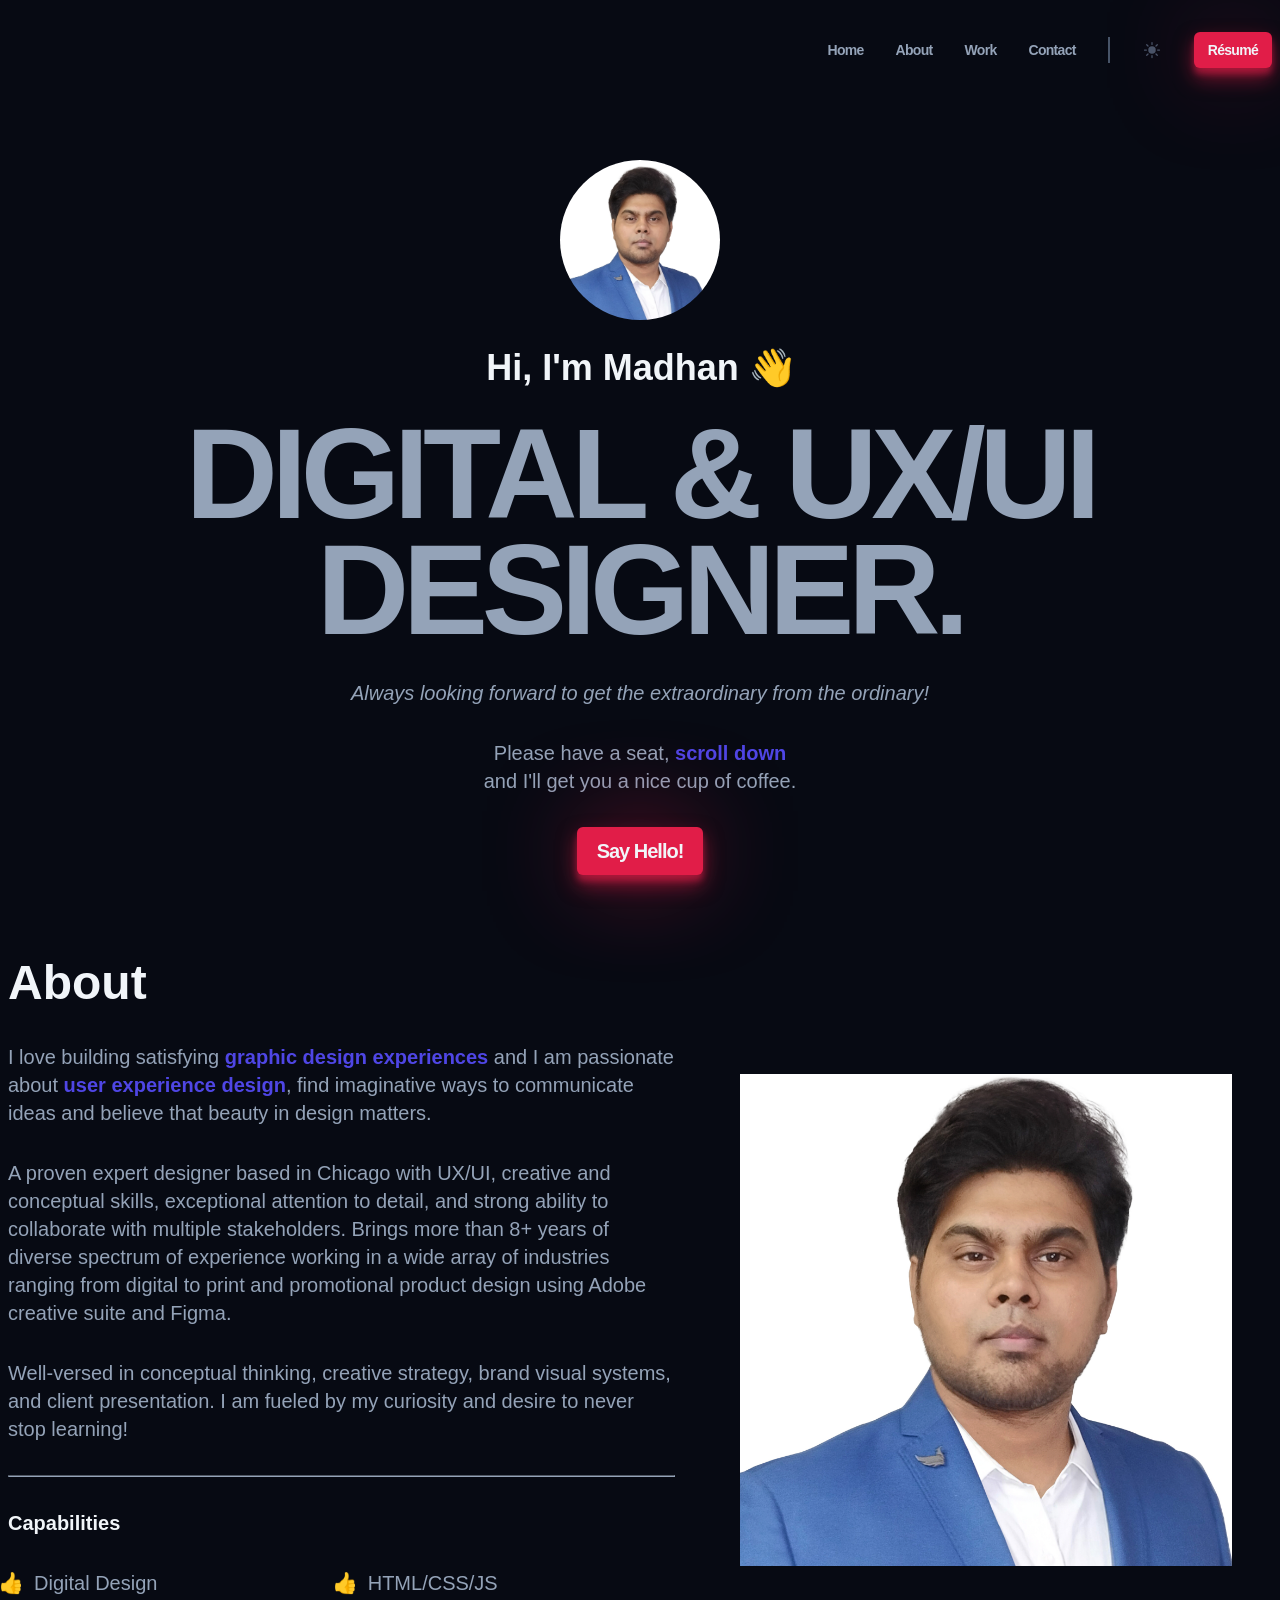
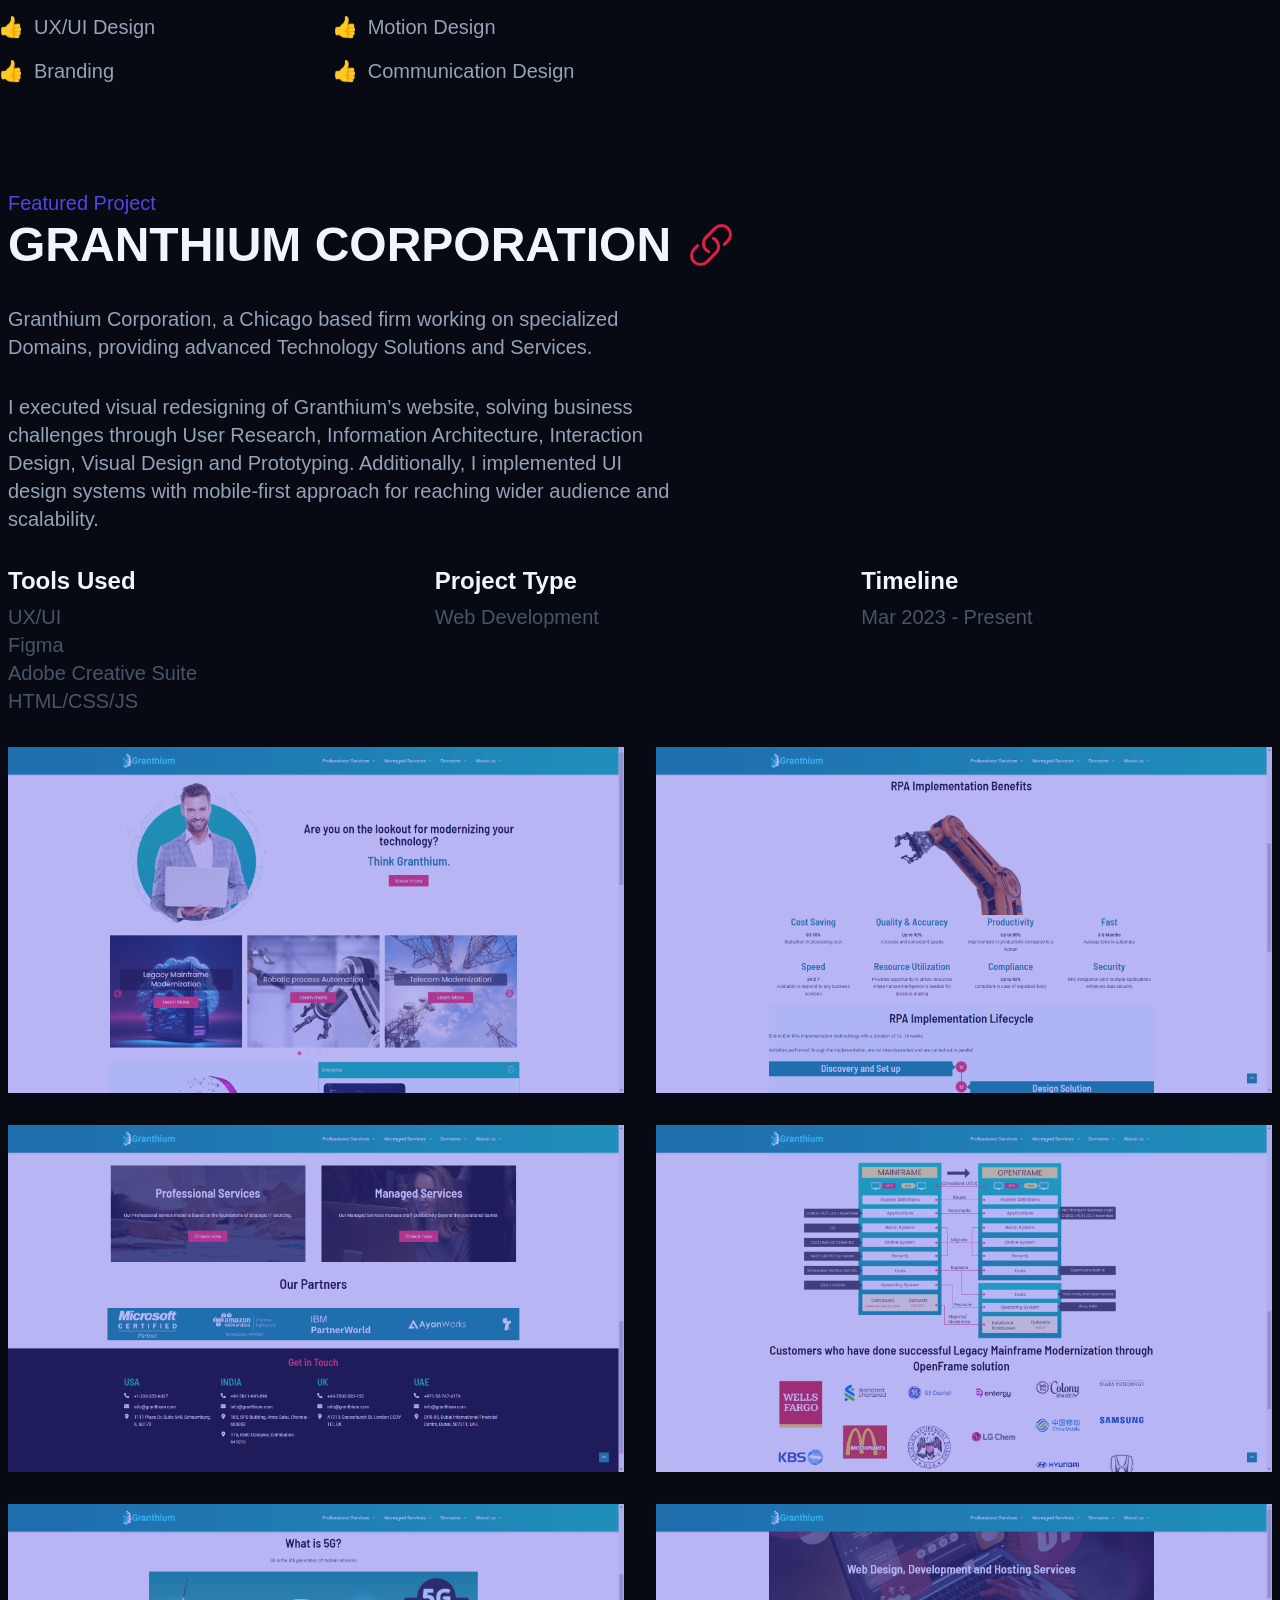
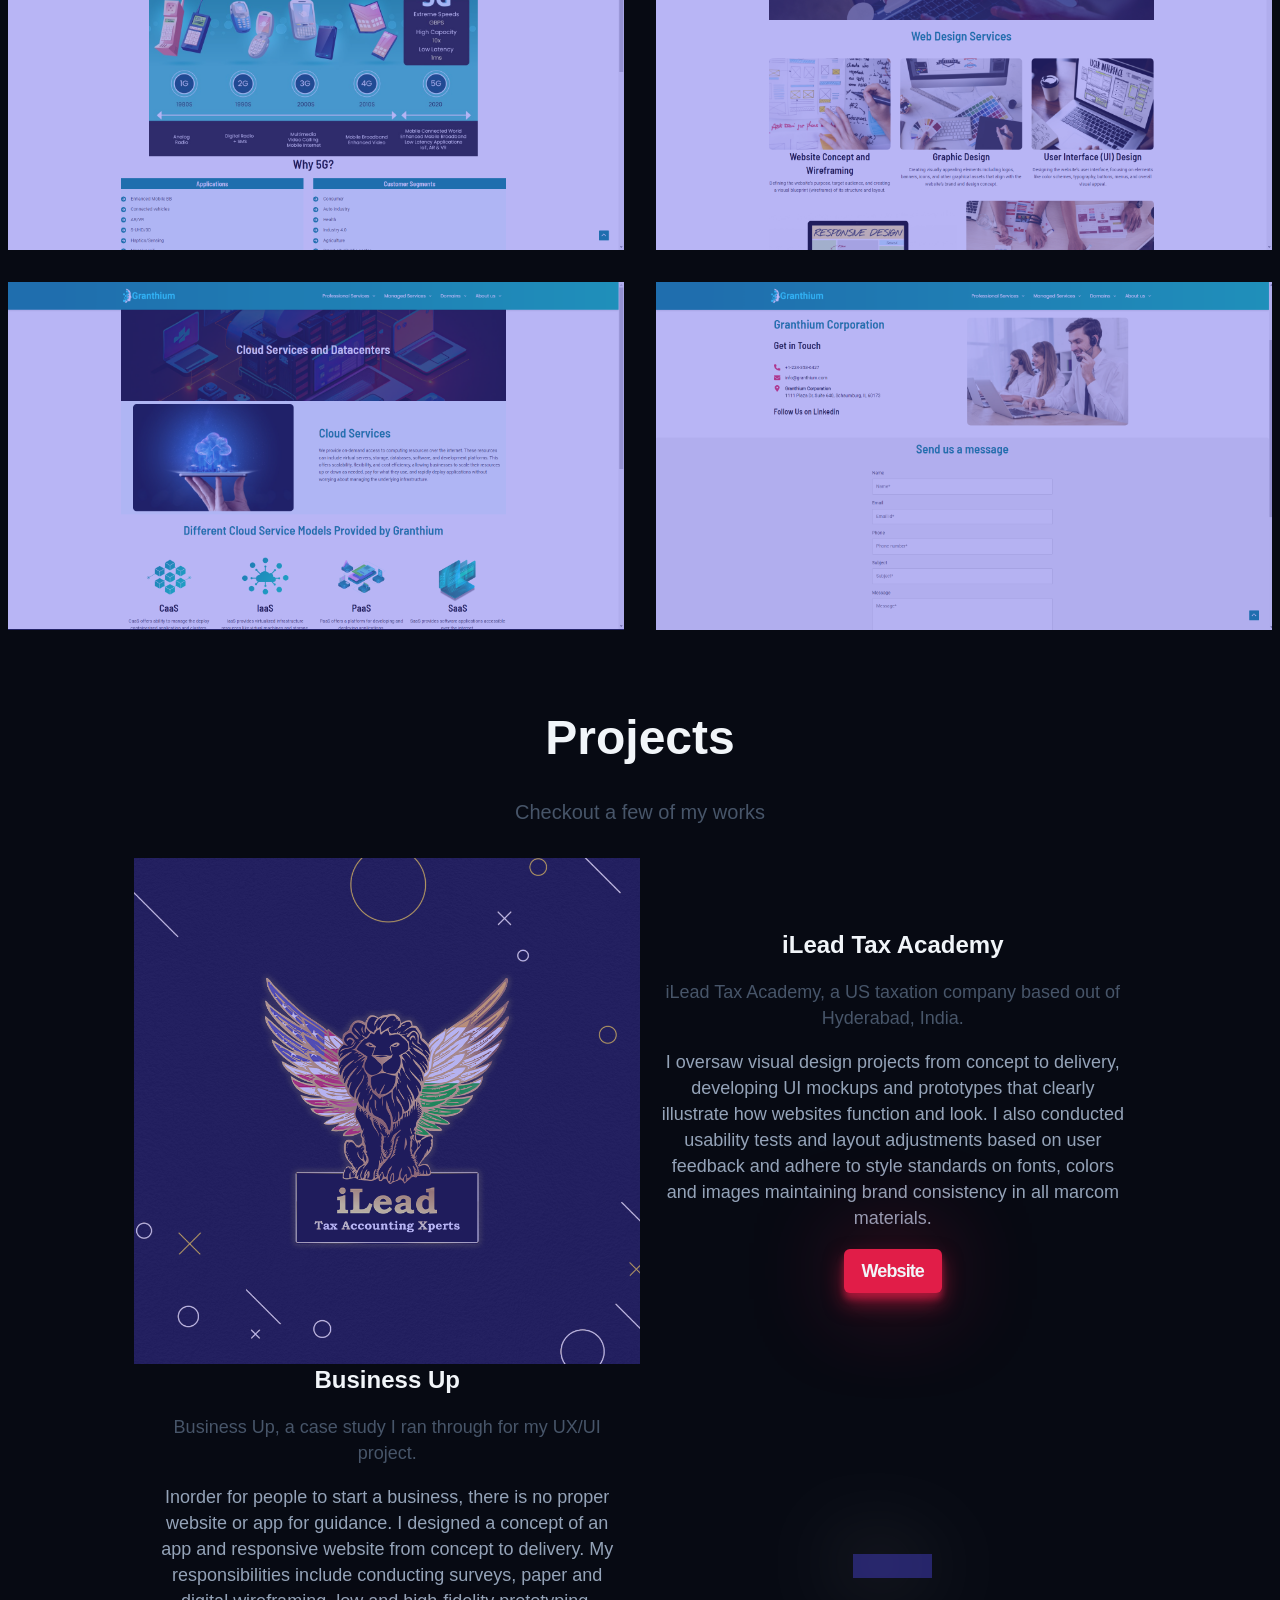
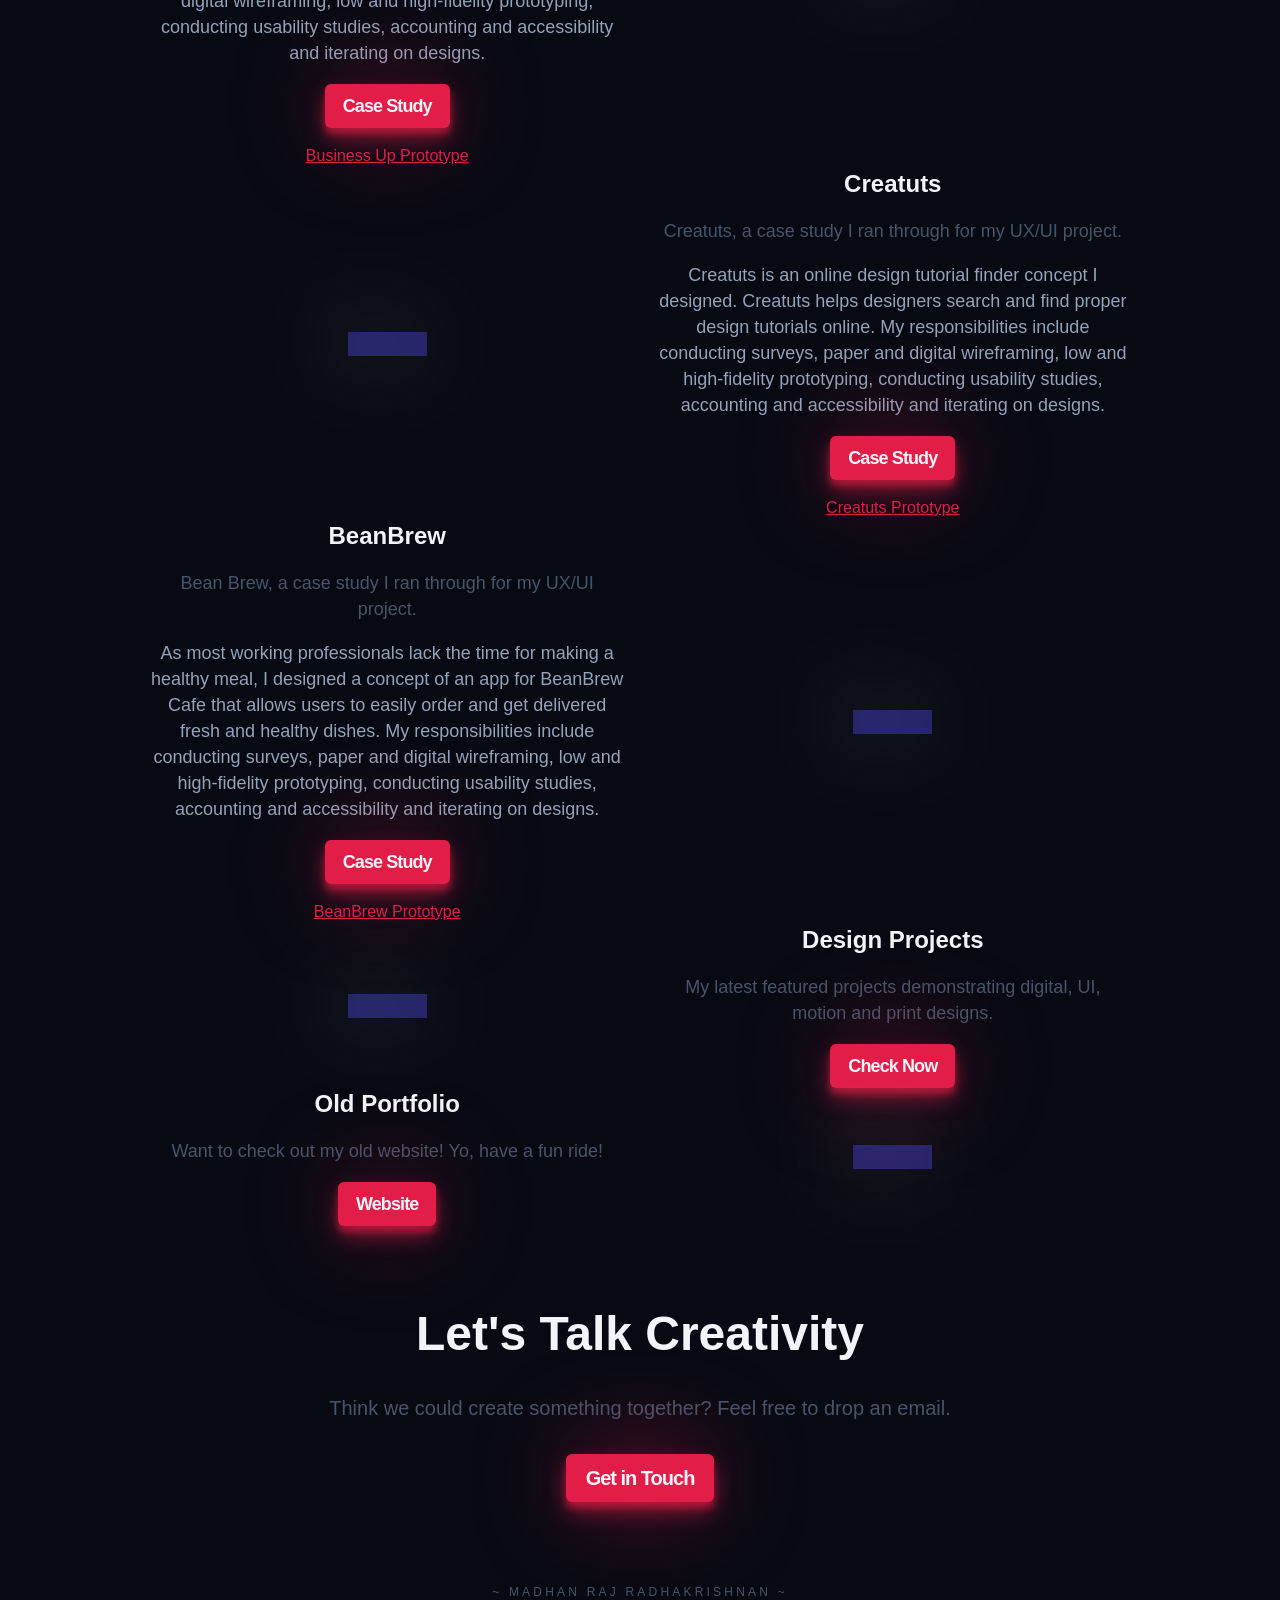
==== index.html @ 6583e606 "Test Site" ====
<!DOCTYPE html>
<html lang="en">
  <head>
    <link
      href="https://api.fontshare.com/v2/css?f[]=general-sans@500,600,400,700&display=swap"
      rel="stylesheet"
    />
    <link rel="stylesheet" href="./styles/style.css" />
    <link rel="stylesheet" href="./styles/utils.css" />
    <link rel="stylesheet" href="./styles/modern-normalize.css" />
    <link rel="stylesheet" href="./styles/components/about.css" />
    <link rel="stylesheet" href="./styles/components/contact.css" />
    <link rel="stylesheet" href="./styles/components/featured.css" />
    <link rel="stylesheet" href="./styles/components/footer.css" />
    <link rel="stylesheet" href="./styles/components/header.css" />
    <link rel="stylesheet" href="./styles/components/hero.css" />
    <link rel="stylesheet" href="./styles/components/mobile.css" />
    <link rel="stylesheet" href="./styles/components/work.css" />

    <meta charset="UTF-8" />
    <link rel="icon" type="image/svg+xml" href="../public/M icon.png" />
    <meta name="viewport" content="width=device-width, initial-scale=1.0" />
    <title>Madhan Showcase</title>
  </head>
  <body>
    <header class="header container">
      <nav>
        <ul class="header__menu">
          <li>
            <a class="header__link" href="/">Home</a>
          </li>
          <li>
            <a class="header__link" href="#about1">About</a>
          </li>
          <li>
            <a class="header__link" href="#featured1">Work</a>
          </li>
          <li>
            <a class="header__link" href="#contact">Contact</a>
          </li>
          <li class="header__line"></li>
          <li>
            <button id="theme-toggle" class="header__sun">
              <svg
                xmlns="http://www.w3.org/2000/svg"
                viewBox="0 0 24 24"
                fill="currentColor"
              >
                <path
                  d="M12 2.25a.75.75 0 01.75.75v2.25a.75.75 0 01-1.5 0V3a.75.75 0 01.75-.75zM7.5 12a4.5 4.5 0 119 0 4.5 4.5 0 01-9 0zM18.894 6.166a.75.75 0 00-1.06-1.06l-1.591 1.59a.75.75 0 101.06 1.061l1.591-1.59zM21.75 12a.75.75 0 01-.75.75h-2.25a.75.75 0 010-1.5H21a.75.75 0 01.75.75zM17.834 18.894a.75.75 0 001.06-1.06l-1.59-1.591a.75.75 0 10-1.061 1.06l1.59 1.591zM12 18a.75.75 0 01.75.75V21a.75.75 0 01-1.5 0v-2.25A.75.75 0 0112 18zM7.758 17.303a.75.75 0 00-1.061-1.06l-1.591 1.59a.75.75 0 001.06 1.061l1.591-1.59zM6 12a.75.75 0 01-.75.75H3a.75.75 0 010-1.5h2.25A.75.75 0 016 12zM6.697 7.757a.75.75 0 001.06-1.06l-1.59-1.591a.75.75 0 00-1.061 1.06l1.59 1.591z"
                />
              </svg>
            </button>
          </li>
          <li>
            <a class="header__resume btn" href="./pages/Resume.html">Résumé</a>
          </li>
        </ul>
        <button class="header__bars">
          <svg
            xmlns="http://www.w3.org/2000/svg"
            viewBox="0 0 24 24"
            fill="currentColor"
          >
            <path
              fill-rule="evenodd"
              d="M3 6.75A.75.75 0 013.75 6h16.5a.75.75 0 010 1.5H3.75A.75.75 0 013 6.75zM3 12a.75.75 0 01.75-.75h16.5a.75.75 0 010 1.5H3.75A.75.75 0 013 12zm0 5.25a.75.75 0 01.75-.75h16.5a.75.75 0 010 1.5H3.75a.75.75 0 01-.75-.75z"
              clip-rule="evenodd"
            />
          </svg>
        </button>
      </nav>
    </header>
    <!-- Mobile Navigation -->
    <div class="mobile-nav">
      <nav>
        <ul class="mobile-nav__menu">
          <li><a class="mobile-nav__link" href="/">Home</a></li>
          <li><a class="mobile-nav__link" href="#about1">About</a></li>
          <li><a class="mobile-nav__link" href="#featured1">Work</a></li>
          <li><a class="mobile-nav__link" href="#contact">Contact</a></li>
          <li class="mobile-nav__link-line"></li>
          <li>
            <button id="theme-toggle" class="mobile-nav__sun">
              <svg
                xmlns="http://www.w3.org/2000/svg"
                viewBox="0 0 24 24"
                fill="currentColor"
              >
                <path
                  d="M12 2.25a.75.75 0 01.75.75v2.25a.75.75 0 01-1.5 0V3a.75.75 0 01.75-.75zM7.5 12a4.5 4.5 0 119 0 4.5 4.5 0 01-9 0zM18.894 6.166a.75.75 0 00-1.06-1.06l-1.591 1.59a.75.75 0 101.06 1.061l1.591-1.59zM21.75 12a.75.75 0 01-.75.75h-2.25a.75.75 0 010-1.5H21a.75.75 0 01.75.75zM17.834 18.894a.75.75 0 001.06-1.06l-1.59-1.591a.75.75 0 10-1.061 1.06l1.59 1.591zM12 18a.75.75 0 01.75.75V21a.75.75 0 01-1.5 0v-2.25A.75.75 0 0112 18zM7.758 17.303a.75.75 0 00-1.061-1.06l-1.591 1.59a.75.75 0 001.06 1.061l1.591-1.59zM6 12a.75.75 0 01-.75.75H3a.75.75 0 010-1.5h2.25A.75.75 0 016 12zM6.697 7.757a.75.75 0 001.06-1.06l-1.59-1.591a.75.75 0 00-1.061 1.06l1.59 1.591z"
                />
              </svg>
            </button>
          </li>
          <li>
            <a class="mobile-nav__btn btn" href="./pages/Resume.html">Résumé</a>
          </li>
        </ul>
      </nav>
    </div>
    <!-- End of Mobile Navigation -->
    <main>
      <section class="hero container">
        <img class="hero__img" src="./public/Hero.jpg" alt="Profile Picture" />
        <h2 class="hero__subtitle">Hi, I'm Madhan 👋</h2>
        <h1 class="hero__title">
          Digital & UX/UI <br />
          Designer.
        </h1>
        <p class="hero__description">
          Always looking forward to get the extraordinary from the ordinary!
        </p>
        <p class="hero__description2">
          Please have a seat, <strong>scroll down</strong> <br />and I'll get
          you a nice cup of coffee.
        </p>
        <a
          id="about1"
          class="hero__btn btn"
          href="mailto:madharaj791@gmail.com"
          target="_blank"
          >Say Hello!</a
        >
      </section>

      <section id="about" class="about container section">
        <div class="about__content">
          <h2 class="about__title">About</h2>
          <p class="about__description">
            I love building satisfying
            <strong>graphic design experiences</strong> and I am passionate
            about <strong>user experience design</strong>, find imaginative ways
            to communicate ideas and believe that beauty in design matters.
          </p>
          <p class="about__description">
            A proven expert designer based in Chicago with UX/UI, creative and
            conceptual skills, exceptional attention to detail, and strong
            ability to collaborate with multiple stakeholders. Brings more than
            8+ years of diverse spectrum of experience working in a wide array
            of industries ranging from digital to print and promotional product
            design using Adobe creative suite and Figma.
          </p>
          <p class="about__description">
            Well-versed in conceptual thinking, creative strategy, brand visual
            systems, and client presentation. I am fueled by my curiosity and
            desire to never stop learning!
          </p>

          <hr class="about__hr" />
          <h3 class="about__subtitle">Capabilities</h3>
          <div class="about__ul-container">
            <ul class="about__ul">
              <li class="about__list">Digital Design</li>
              <li class="about__list">UX/UI Design</li>
              <li class="about__list">Branding</li>
            </ul>
            <ul class="about__ul">
              <li class="about__list">HTML/CSS/JS</li>
              <li class="about__list">Motion Design</li>
              <li class="about__list">Communication Design</li>
            </ul>
          </div>
        </div>
        <div class="about__img-wrapper">
          <img
            class="about__img lazy loading"
            src="https://fakeimg.pl/1810"
            data-src="./public/Profile.jpg"
            alt="Profile Picture"
          />
        </div>
      </section>
      <div id="featured1">
        <p><br /></p>
      </div>
      <section id="featured" class="featured container section">
        <h3 class="featured__subtitle">Featured Project</h3>
        <div class="featured__wrapper">
          <h2 class="featured__title">Granthium Corporation</h2>
          <a
            class="featured__link"
            href="https://granthium.net/"
            target="_blank"
            ><svg
              xmlns="http://www.w3.org/2000/svg"
              fill="none"
              viewBox="0 0 24 24"
              stroke-width="1.5"
              stroke="currentColor"
            >
              <path
                stroke-linecap="round"
                stroke-linejoin="round"
                d="M13.19 8.688a4.5 4.5 0 011.242 7.244l-4.5 4.5a4.5 4.5 0 01-6.364-6.364l1.757-1.757m13.35-.622l1.757-1.757a4.5 4.5 0 00-6.364-6.364l-4.5 4.5a4.5 4.5 0 001.242 7.244"
              />
            </svg>
          </a>
        </div>
        <p class="featured__description">
          Granthium Corporation, a Chicago based firm working on specialized
          Domains, providing advanced Technology Solutions and Services.
        </p>
        <p class="featured__description">
          I executed visual redesigning of Granthium’s website, solving business
          challenges through User Research, Information Architecture,
          Interaction Design, Visual Design and Prototyping. Additionally, I
          implemented UI design systems with mobile-first approach for reaching
          wider audience and scalability.
        </p>
        <div class="featured__info-container">
          <div>
            <h3 class="featured__label">Tools Used</h3>
            <ul class="featured__tech-stack">
              <li class="featured__info">UX/UI</li>
              <li class="featured__info">Figma</li>
              <li class="featured__info">Adobe Creative Suite</li>
              <li class="featured__info">HTML/CSS/JS</li>
            </ul>
          </div>
          <div>
            <h3 class="featured__label">Project Type</h3>
            <p class="featured__info">Web Development</p>
          </div>
          <div>
            <h3 class="featured__label">Timeline</h3>
            <p class="featured__info">Mar 2023 - Present</p>
          </div>
        </div>
        <div class="featured__img-container">
          <div class="featured__img-wrapper">
            <img
              class="lazy loading"
              data-src="./public/Granthium 1.PNG"
              src="https://fakeimg.pl/1920x1080"
              alt="Granthium_page_1"
            />
          </div>
          <div class="featured__img-wrapper">
            <img
              class="lazy loading"
              data-src="./public/Granthium 2.PNG"
              src="https://fakeimg.pl/1920x1080"
              alt="Granthium_page_2"
            />
          </div>
          <div class="featured__img-wrapper">
            <img
              class="lazy loading"
              data-src="./public/Granthium 3.PNG"
              src="https://fakeimg.pl/1920x1080"
              alt="Granthium_page_3"
            />
          </div>
          <div class="featured__img-wrapper">
            <img
              class="lazy loading"
              data-src="./public/Granthium 4.PNG"
              src="https://fakeimg.pl/1920x1080"
              alt="Granthium_page_4"
            />
          </div>
          <div class="featured__img-wrapper">
            <img
              class="lazy loading"
              data-src="./public/Granthium 5.PNG"
              src="https://fakeimg.pl/1920x1080"
              alt="Granthium_page_5"
            />
          </div>
          <div class="featured__img-wrapper">
            <img
              class="lazy loading"
              data-src="./public/Granthium 6.PNG"
              src="https://fakeimg.pl/1920x1080"
              alt="Granthium_page_6"
            />
          </div>
          <div class="featured__img-wrapper">
            <img
              class="lazy loading"
              data-src="./public/Granthium 7.PNG"
              src="https://fakeimg.pl/1920x1080"
              alt="Granthium_page_7"
            />
          </div>
          <div class="featured__img-wrapper">
            <img
              class="lazy loading"
              data-src="./public/Granthium 8.PNG"
              src="https://fakeimg.pl/1920x1080"
              alt="Granthium_page_8"
            />
          </div>
        </div>
      </section>
      <section class="work container section">
        <h2 class="work__title">Projects</h2>
        <p class="work__description">Checkout a few of my works</p>
        <div class="work__container">
          <!-- Project 1 -->
          <h3 class="work__project-title">iLead Tax Academy</h3>
          <div class="work__img-wrapper work__image1">
            <img
              class="lazy loading"
              data-src="./public/iLeadCover.jpg"
              src="https://fakeimg.pl/900"
              alt="Project 1"
            />
          </div>
          <div class="work__project work__content1">
            <h3 class="work__project-subtitle">iLead Tax Academy</h3>
            <p class="work__project-description1">
              iLead Tax Academy, a US taxation company based out of Hyderabad,
              India.
            </p>
            <p class="work__project-description2">
              I oversaw visual design projects from concept to delivery,
              developing UI mockups and prototypes that clearly illustrate how
              websites function and look. I also conducted usability tests and
              layout adjustments based on user feedback and adhere to style
              standards on fonts, colors and images maintaining brand
              consistency in all marcom materials.
            </p>
            <a
              class="btn work__project-btn"
              href="https://ileadtaxacademy.in/"
              target="_blank"
              >Website</a
            >
          </div>
          <!-- Project 2 -->
          <h3 class="work__project-title">Business Up</h3>
          <div class="work__img-wrapper work__image2">
            <img
              class="lazy loading"
              data-src="./public/BusinessUpCover.jpg"
              src="https://fakeimg.pl/900"
              alt="Project 2"
            />
          </div>
          <div class="work__project work__content2">
            <h3 class="work__project-subtitle">Business Up</h3>
            <p class="work__project-description1">
              Business Up, a case study I ran through for my UX/UI project.
            </p>
            <p class="work__project-description2">
              Inorder for people to start a business, there is no proper website
              or app for guidance. I designed a concept of an app and responsive
              website from concept to delivery. My responsibilities include
              conducting surveys, paper and digital wireframing, low and
              high-fidelity prototyping, conducting usability studies,
              accounting and accessibility and iterating on designs.
            </p>
            <a
              class="btn work__project-btn"
              href="./pages/Businessup.html"
              target="_blank"
              >Case Study</a
            >
            <div class="work__prototype">
              <a
                href="https://xd.adobe.com/view/ac56356a-0b84-4899-9317-8b657c29d3ee-f905/"
                target="_blank"
                >Business Up Prototype</a
              >
            </div>
          </div>
          <!-- Project 3 -->
          <h3 class="work__project-title">Creatuts</h3>
          <div class="work__img-wrapper work__image3">
            <img
              class="lazy loading"
              data-src="./public/CreatutsCover.jpg"
              src="https://fakeimg.pl/900"
              alt="Project 3"
            />
          </div>
          <div class="work__project work__content3">
            <h3 class="work__project-subtitle">Creatuts</h3>
            <p class="work__project-description1">
              Creatuts, a case study I ran through for my UX/UI project.
            </p>
            <p class="work__project-description2">
              Creatuts is an online design tutorial finder concept I designed.
              Creatuts helps designers search and find proper design tutorials
              online. My responsibilities include conducting surveys, paper and
              digital wireframing, low and high-fidelity prototyping, conducting
              usability studies, accounting and accessibility and iterating on
              designs.
            </p>
            <a
              class="btn work__project-btn"
              href="./pages/Creatuts.html"
              target="_blank"
              >Case Study</a
            >
            <div class="work__prototype">
              <a
                href="https://xd.adobe.com/view/4cf7d9f0-5b3b-443b-9829-4e2c7deb6add-19a4/?fullscreen"
                target="_blank"
                >Creatuts Prototype</a
              >
            </div>
          </div>
          <!-- Project 4 -->
          <h3 class="work__project-title">BeanBrew</h3>
          <div class="work__img-wrapper work__image4">
            <img
              class="lazy loading"
              data-src="./public/BeanbrewCover.jpg"
              src="https://fakeimg.pl/900"
              alt="Project 4"
            />
          </div>
          <div class="work__project work__content4">
            <h3 class="work__project-subtitle">BeanBrew</h3>
            <p class="work__project-description1">
              Bean Brew, a case study I ran through for my UX/UI project.
            </p>
            <p class="work__project-description2">
              As most working professionals lack the time for making a healthy
              meal, I designed a concept of an app for BeanBrew Cafe that allows
              users to easily order and get delivered fresh and healthy dishes.
              My responsibilities include conducting surveys, paper and digital
              wireframing, low and high-fidelity prototyping, conducting
              usability studies, accounting and accessibility and iterating on
              designs.
            </p>
            <a
              class="btn work__project-btn"
              href="./pages/Beanbrew.html"
              target="_blank"
              >Case Study</a
            >
            <div class="work__prototype">
              <a
                href="https://www.figma.com/proto/yrfOd0hcsWEX04HcDuS1Ps/BeanBrew-Cafe-Hi-Fi?page-id=0%3A1&type=design&node-id=0-1&viewport=1186%2C75%2C0.33&t=cfcPU9yp9GbetqWB-1&scaling=scale-down&starting-point-node-id=1%3A5&mode=design"
                target="_blank"
                >BeanBrew Prototype</a
              >
            </div>
          </div>

          <!-- Project 5 -->
          <h3 class="work__project-title">Design Projects</h3>
          <div class="work__img-wrapper work__image5">
            <img
              class="lazy loading"
              data-src="./public/BehanceCover.jpg"
              src="https://fakeimg.pl/900"
              alt="Project 5"
            />
          </div>
          <div class="work__project work__content5">
            <h3 class="work__project-subtitle">Design Projects</h3>
            <p class="work__project-description1">
              My latest featured projects demonstrating digital, UI, motion and
              print designs.
            </p>

            <a
              class="btn work__project-btn"
              href="https://www.behance.net/madhanraj7b6d1"
              target="_blank"
              >Check Now</a
            >
          </div>
          <!-- Project 6 -->
          <h3 class="work__project-title">My Old Portfolio</h3>
          <div class="work__img-wrapper work__image6">
            <img
              class="lazy loading"
              data-src="./public/OldSiteCover.jpg"
              src="https://fakeimg.pl/900"
              alt="Project 6"
            />
          </div>
          <div class="work__project work__content6">
            <h3 class="work__project-subtitle">Old Portfolio</h3>
            <p class="work__project-description1">
              Want to check out my old website! Yo, have a fun ride!
            </p>
            <a
              class="btn work__project-btn"
              href="https://madhanxc.github.io/"
              target="_blank"
              >Website</a
            >
          </div>
        </div>
      </section>

      <section id="contact" class="contact container section">
        <h2 class="contact__title">Let's Talk Creativity</h2>
        <p class="contact__description">
          Think we could create something together? Feel free to drop an email.
        </p>
        <a
          class="contact__btn btn"
          href="mailto:madharaj791@gmail.com"
          target="_blank"
          >Get in Touch</a
        >
      </section>
    </main>
    <footer class="footer container section">
      <h3 class="footer__title">~ Madhan Raj Radhakrishnan ~</h3>
    </footer>
    <script type="module" src="./src/utils/dark-mode.js"></script>
    <script type="module" src="./src/utils/lazy-loading.js"></script>
    <script type="module" src="./src/utils/mobile-nav.js"></script>

    <script>
      window.addEventListener("scroll", (event) => {
        let scroll = this.scrollY;
        if (scroll > 10) {
          document.querySelector(".header").classList.add("header__active");
        } else {
          document.querySelector(".header").classList.remove("header__active");
        }
      });
    </script>
  </body>
</html>
---- styles/style.css ----
:root {
    --clr-dark: #070a13;
    --clr-light: #f1f5f9;
    --clr-slate400: #94a3b8;
    --clr-slate600: #475569;
    --clr-slate800: #1e293b;
    --clr-rose: #e11d48;
    --clr-indigo: #4f46e5;

    /* rose rgb(225, 29, 72)*/
  /*  indigo rgb(79, 70, 229) */
/* sizes */
--size-xxs: 0.5rem;
--size-xs: 0.75rem;
--size-sm: 0.875rem;
--size-base: 1rem;
--size-lg: 1.125rem;
--size-xl: 1.25rem;
--size-2xl: 1.5rem;
--size-3xl: 1.875rem;
--size-4xl: 2.25rem;
--size-5xl: 3rem;
--size-6xl: 3.75rem;
--size-7xl: 4.5rem;
--size-8xl: 6rem;
--size-9xl: 8rem;
--size-10xl: 10rem;
}

* {
    margin: 0;
    line-height: calc(1em + 0.5rem);
}
html{
    scroll-behavior: smooth;
}

.light-mode{
    --clr-light: #070a13;
    --clr-dark: #f1f5f9;
    --clr-slate400: ##1e293b;
    --clr-slate600: #1e293b;
    --clr-slate800: #1e293b;
    }
body{
    font-family: 'General Sans', sans-serif;
    background-color: var(--clr-dark);
    color: var(--clr-light);

}

img,
picture,
video,
canvas,
svg {
display: block;
max-width: 100%;
user-select: none;
}
button{
    display: inline-block;
    padding: 0;
    border: none;
    background: none;
    cursor: pointer;
    color:inherit;
}
a{
    color: var(--clr-rose);
}

strong{
    color: var(--clr-indigo);
}

/* Scrollbar */
body::-webkit-scrollbar {
    width: 0.5em;
  }
   
  body::-webkit-scrollbar-track {
    box-shadow: inset 0 0 0 rgba(0, 0, 0, 0);
  }
   
  body::-webkit-scrollbar-thumb {
    background-color: var(--clr-rose);
    outline: 1px solid var(--clr-rose);
  }
---- styles/utils.css ----
/*xs*/
/* @media(min-width: 475px) {}  */

/*sm*/
/* @media(min-width: 640px) {}  */

/*md*/
/* @media(min-width: 768px) {}  */

/*lg*/
/* @media(min-width: 1024px) {}  */

/*xl*/
/* @media(min-width: 1280px) {} */

/*2xl*/
/* @media(min-width: 1536px) {}  */



.btn {
    display: inline-block;
    font-weight: 600;
    text-decoration: none;
    letter-spacing: -0.05em;
    background-color: var(--clr-rose);
    color: #f1f5f9;
    padding: 0.5em 1em;
    border-radius: 6px;
    box-shadow: 0 10px 20px rgba(225, 29, 72, 0.5), 0 6px 6px rgba(225, 29, 72, 0.5), 0 0 100px -10px var(--clr-rose) ;
    transition: transform 0.3s, box-shadow 0.3s;
}


.btn:hover {
    transform: translateY(-3px);
    box-shadow: 0 14px 28px rgba(225, 29, 72, 0.25), 0 10px 10px rgba(225, 29, 72, 0.22), 0 0 120px -10px var(--clr-rose) ;
}

.container{
    width: 100%;
    margin-left: auto;
    margin-right: auto;
    padding-left: 0.5rem;
    padding-right: 0.5rem;
}

.section{
    margin-top: 5rem;
}

.loading {
filter: blur(40px) grayscale(100%);
}

.loaded{
    filter: blur(0) grayscale(0);
    transition: 0.7s ease-in-out;

}
/*xs*/
 @media(min-width: 475px) {
    .container{
        max-width: 475px;
    }
 } 

/*sm*/
@media(min-width: 640px) {
    .container{
        max-width: 640px;
    }
} 

/*md*/
@media(min-width: 768px) {
    .container{
        max-width: 768px;
    }
} 

/*lg*/
@media(min-width: 1024px) {
    .container{
        max-width: 1024px;
        .section{
            margin-top: 10rem;
        }
    }
} 

/*xl*/
@media(min-width: 1280px) {
    .container{
        max-width: 1280px;
    }
}

/*2xl*/
@media(min-width: 1536px) {
    .container{
        max-width: 1536px;
    }
}
---- styles/components/about.css ----
.about{
    display: flex;
    flex-direction: column;
    gap: 1rem;
}

.about__content{
    display: flex;
    flex-direction: column;
    gap: 1rem;
}
.about__title{
    font-size: var(--size-2xl);
    color: var(--clr-light);

}

.about__description{
    max-width: 60ch;
    font-size: var(--size-sm);
    color: var(--clr-slate400);
}
.about__hr{
    border-color: var(--clr-slate400);
}
.about__subtitle{
    font-size: var(--size-sm);
    color: var(--clr-light);
}
.about__ul-container{
    display: flex;

}
.about__ul{
    display: flex;
    flex-direction: column;
    gap: 1rem;
    list-style-type: '\1F44D';
    padding-left: 1em;
    flex: 1;
    
}
.about__list{
    font-size: var(--size-sm);
    color: var(--clr-slate400);
    
}
.about__list::before{
    content: '';
    margin-left: 0.5em;
}

/* Beanbrew Page Styling */
.about__title2{
    margin-top: 8rem;
    color: var(--clr-light);
    text-align: center;

}
.featured__img-wrapper2{
    padding-left: 10em;
    padding-right: 10em;
}
/*xs*/
@media(min-width: 475px) {
    .about{
        gap: 1.5rem;
    }
    
    .about__content{
        
        gap: 1.5rem;
    }
    .about__title{
        font-size: var(--size-3xl);
        
    
    }
    .about__title2{
    font-size: var(--size-5xl);
    color: var(--clr-light);
    text-align: center;

}
    .about__description{
        
        font-size: var(--size-base);
        
    }
   
    .about__subtitle{
        font-size: var(--size-base);
        
    }
    
   
    .about__list{
        font-size: var(--size-base);
            
    }
    .featured__img-wrapper2{
        padding-left: 2em;
        padding-right: 2em;
    }
    /* Beanbrew Page Styling */
.about__title2{
    margin-top: 7rem;
    font-size: var(--size-3xl);
    color: var(--clr-light);
    text-align: center;

}
    
} 

/*sm*/
@media(min-width: 640px) {
    .about__img-wrapper{
        margin: 0 auto;
         
    }
    .about__img{
        width: 28.6875rem;
    }
    .featured__img-wrapper2{
        padding-left: 5em;
        padding-right: 5em;
    }
} 

/*md*/
/* @media(min-width: 768px) {}  */

/*lg*/
@media(min-width: 1024px) {
    .about{
        flex-direction: row;
        justify-content: space-between;
        align-items: center;

    }
    .about__title{
        font-size: var(--size-4xl);
        
    
    }
    .about__description{
        
        font-size: var(--size-lg);
        
    }
   
    .about__subtitle{
        font-size: var(--size-lg);
        
    }
    
   
    .about__list{
        font-size: var(--size-lg);
            
    }
    .featured__img-wrapper2{
        padding-left: 20em;
        padding-right: 20em;
    }
    .about__title2{
        font-size: var(--size-4xl);
        color: var(--clr-light);
        text-align: center;
    
    }
} 

/*xl*/
@media(min-width: 1280px) {
    .about__title{
        font-size: var(--size-5xl);
        
    
    }
    .about__description{
        
        font-size: var(--size-xl);
        
    }
   
    .about__subtitle{
        font-size: var(--size-xl);
        
    }
    
   
    .about__list{
        font-size: var(--size-xl);
            
    }
    .about__content{
        
        gap: 2rem;
    }
    .about__img{
        width: 30.75rem;
    }
    .featured__img-wrapper2{
        padding-left: 15em;
        padding-right: 15em;
    }
    .about__title2{
        font-size: var(--size-5xl);
        color: var(--clr-light);
        text-align: center;
    
    }
  
}


/*2xl*/
@media(min-width: 1536px) {

    .featured__img-wrapper2{
        padding-left: 30em;
        padding-right: 30em;
    }
} 
/*3xl*/
@media(min-width: 2000px) {

    .featured__img-wrapper2{
        padding-left: 35em;
        padding-right: 35em;
    }
}
---- styles/components/contact.css ----
.contact{
    display: flex;
    flex-direction: column;
    justify-content: center;
    align-items: center;
    text-align: center;
    gap: 1rem;

}

.contact__title{
    font-size: var(--size-2xl);
    color: var(--clr-light);
    text-transform: capitalize;

}

.contact__description{
    font-size: var(--size-sm);
    color: var(--clr-slate600);
    max-width: 60ch;
}

.contact__btn{
    font-size: var(--size-sm);
}



/*xs*/
@media(min-width: 475px) {
    .contact{
      
        gap: 1.5rem;
    
    }
    
    .contact__title{
        font-size: var(--size-3xl);
     
    
    }
    
    .contact__description{
        font-size: var(--size-base);
        
    }
    
    .contact__btn{
        font-size: var(--size-base);
    }
    
} 

/*sm*/
/* @media(min-width: 640px) {}  */

/*md*/
/* @media(min-width: 768px) {}  */

/*lg*/
@media(min-width: 1024px) {
    
    .contact__title{
        font-size: var(--size-4xl);
     
    
    }
    
    .contact__description{
        font-size: var(--size-lg);
        
    }
    
    .contact__btn{
        font-size: var(--size-lg);
    }
} 

/*xl*/
@media(min-width: 1280px) {
    .contact{
      
        gap: 2rem;
    
    }
    
    .contact__title{
        font-size: var(--size-5xl);
     
    
    }
    
    .contact__description{
        font-size: var(--size-xl);
        
    }
    
    .contact__btn{
        font-size: var(--size-xl);
    }
}

/*2xl*/
/* @media(min-width: 1536px) {}  */
---- styles/components/featured.css ----
.featured__title{
    font-size: var(--size-2xl);
    color: var(--clr-light);
}
.featured__subtitle{
    font-size: var(--size-sm);
    color: var(--clr-indigo);
    text-transform: capitalize;
    font-weight: 400;
}
.featured__wrapper{
    display: flex;
    align-items: center;
    gap: 1rem;
}
.featured__link{
   
    width: var(--size-2xl);
    height: var(--size-2xl);
}
.featured__description{
    max-width: 60ch;
    color: var(--clr-slate400);
    font-size: var(--size-sm);
    margin: 1rem 0;
}
.featured__label{
    font-size: var(--size-base);
    text-transform: capitalize;
    margin-bottom: 0.25em;
}
.featured__tech-stack
{
    padding: 0;
    list-style: none;
}
.featured__info{
    font-size: var(--size-sm);
    color: var(--clr-slate600);
    text-transform: capitalize;
}

.featured__img-container{
    margin-top: 1rem;
    display: grid;
    grid-template-columns: repeat(auto-fit, minmax(300px, 1fr));
    grid-gap: 1rem;
}
.featured__info-container{
    display: flex;
    flex-wrap: wrap;
    gap: 1rem;
}
.featured__info-container div {
flex: 1;
min-width: 250px;
}
.featured__img-wrapper{
    position: relative;
}
.featured__img-wrapper::after{
    content: '';
    background-color: rgba(79, 70, 229, 0.4);
    width: 100%;
    height: 100%;
    position: absolute;
    top: 0;
    left: 0;
    z-index: 1;
    transition: background-color 0.3s;
}

.featured__img-wrapper:hover::after{
    background-color: rgba(79, 70, 229, 0.1);
}


.featured__img-wrapper3{
display: flex;
align-items: center;
justify-content: center;
}
/*xs*/
@media(min-width: 475px) {
    .featured__title{
        font-size: var(--size-3xl);
        text-transform: uppercase;
           
    }
    .featured__subtitle{
        font-size: var(--size-base);
    }

    .featured__link{
   
        width: var(--size-3xl);
        height: var(--size-3xl);
    }
    .featured__description{
       
        font-size: var(--size-base);
        margin: 1.5rem 0;
    }

    .featured__label{
        font-size: var(--size-lg);
      
    }
   
    .featured__info{
        font-size: var(--size-base);
        
    }
    .featured__img-container{
        margin-top: 1.5rem;
                grid-gap: 1.5rem;
    }
} 


/*sm*/
@media(min-width: 640px) {
    .featured__img-container{
        
        grid-template-columns: repeat(auto-fit, minmax(500px, 1fr));
        
    }
} 

/*md*/
/* @media(min-width: 768px) {}  */

/*lg*/
@media(min-width: 1024px) {.featured__title{
        font-size: var(--size-4xl);
        
    
    }
    .featured__subtitle{
        font-size: var(--size-lg);
    }
    .featured__link{
   
        width: var(--size-4xl);
        height: var(--size-4xl);
    }
.featured__description{
       
        font-size: var(--size-lg);
    }
    .featured__label{
        font-size: var(--size-xl);
      
    }
   
    .featured__info{
        font-size: var(--size-lg);
        
    }
} 




/*xl*/
@media(min-width: 1280px) {.featured__title{
        font-size: var(--size-5xl);
        
    
    }
    .featured__subtitle{
        font-size: var(--size-xl);
    }
    .featured__link{
   
        width: var(--size-5xl);
        height: var(--size-5xl);
    }
    .featured__description{
       
        font-size: var(--size-xl);
        margin: 2rem 0;
    }
    .featured__label{
        font-size: var(--size-2xl);
      
    }
   
    .featured__info{
        font-size: var(--size-xl);
        
    }
    .featured__img-container{
        margin-top: 2rem;
         grid-gap: 2rem;
    }
}


/*2xl*/
/* @media(min-width: 1536px) {}  */
---- styles/components/footer.css ----
.footer__title {
    font-size: var(--size-xs);
    font-weight: 400;
    color: var(--clr-slate600);
    text-align: center;
    text-transform: uppercase;
    letter-spacing: 0.2rem;
    user-select: none;
}
---- styles/components/header.css ----
.header{
    display: flex;
    justify-content: flex-end;
    align-items: center;
    padding-top: 2rem;
    padding-bottom: 2rem;
    position: fixed;
    right: 0;
    left: 0;
    margin-right: auto;
    margin-left: auto;
  top: 0;
  width: 100%;

    z-index: 9999;
    background-color: var(--clr-dark);

}
.header__active {
    box-shadow: 0px 10px 12px -15px  var(--clr-rose)

}

.header__menu{
    display: none;
    }

.header__bars{
    color: var(--clr-light);
    width: var(--size-2xl);
    height: var(--size-2xl);
    display: block;
}

/*xs*/
/* @media(min-width: 475px) {}  */

/*sm*/
/* @media(min-width: 640px) {}  */

/*md*/
 @media(min-width: 768px) {
    .header__menu{
    display: flex;
    align-items: center;
    list-style: none;
    padding: 0;
    gap: 2em;
}

.header__link {
    font-size: var(--size-xs);
    text-decoration: none;
    font-weight: 600;
    color: var(--clr-slate400);
    letter-spacing: -0.05em;
}

.header__link:hover{
    color: var(--clr-rose);
    transition: color 0.3s;

}

.header__line{
    border: 1px solid var(--clr-slate600);
    padding-top: 1.5em;
}
.header__sun{
    display: block;
    color: var(--clr-slate600);
    width: var(--size-base);
    height: var(--size-base);
}
.header__resume {
    font-size: var(--size-xs);
}
.header__bars{
    display: none;
}
}  

/*lg*/
 @media(min-width: 1024px) {
    .header__link {
        font-size: var(--size-sm);
       
    }
    
    
    .header__sun{
       
        width: var(--size-xl);
        height: var(--size-xl);
    }
    .header__resume {
        font-size: var(--size-sm);
 }  
 }
/*xl*/
/* @media(min-width: 1280px) {} */

/*2xl*/
/* @media(min-width: 1536px) {}  */
---- styles/components/hero.css ----
.hero{
    text-align: center;
    display: flex;
    flex-direction: column;
    justify-content: center;
    align-items: center;
    gap: 1rem;
   margin-top: 8rem;
   
}
.hero__img{
    
    border-radius: 50%;
    width: 6rem;
    height: 6rem;
}

.hero__subtitle{
color: var(--clr-light);
font-size: var(--size-base);
line-height: 0.9;
}
.hero__title{
    color: var(--clr-slate400);
    text-transform: uppercase;
    font-size: var(--size-4xl);
    letter-spacing: -0.05em;
    line-height: 0.9;
}

.hero__description{
    max-width: 60ch;
    font-size: var(--size-sm);
    color: var(--clr-slate400);
    font-style: italic;
}
.hero__description2{
    max-width: 60ch;
    font-size: var(--size-sm);
    color: var(--clr-slate400);
  
}

.hero__btn{
    text-transform: capitalize;
    font-size: var(--size-sm);

}



/*xs*/
@media(min-width: 475px) {
    .hero{
        margin-top: 7rem;
        gap: 1.5rem;
        
    
    
    }
    .hero__img{
        
        width: 6.5rem;
        height: 6.5rem;
    }
    
    .hero__subtitle{
    
    font-size: var(--size-lg);
    }
    .hero__title{
       
        font-size: var(--size-5xl);
        
    }
    
    .hero__description{
       
        font-size: var(--size-base);
       
    }
    .hero__description2{
       
        font-size: var(--size-base);
       
    }
    
    .hero__btn{
        font-size: var(--size-base);
    
    }
} 

/*sm*/
/* @media(min-width: 640px) {}  */

/*md*/
/* @media(min-width: 768px) {}  */

/*lg*/
@media(min-width: 1024px) {
    .hero{
        margin-top: 10rem;
    }
    .hero__img{
        
        width: 8rem;
        height: 8rem;
    }
    
    .hero__subtitle{
    
    font-size: var(--size-2xl);
    }
    .hero__title{
       
        font-size: var(--size-7xl);
        
    }
    
    .hero__description{
       
        font-size: var(--size-lg);
       
    }
    .hero__description2{
       
        font-size: var(--size-lg);
       
    }
    
    .hero__btn{
        font-size: var(--size-lg);
    
    }
} 

/*xl*/
@media(min-width: 1280px) {
    .hero{
        margin-top: 10rem;
        gap: 2rem;
        
    
    
    }
    .hero__img{
        
        width: 10rem;
        height: 10rem;
    }
    
    .hero__subtitle{
    
    font-size: var(--size-4xl);
    }
    .hero__title{
       
        font-size: var(--size-9xl);
        
    }
    
    .hero__description{
       
        font-size: var(--size-xl);
       
    }
    .hero__description2{
       
        font-size: var(--size-xl);
       
    }
    
    .hero__btn{
        font-size: var(--size-xl);
    
    }
    
}

/*2xl*/
/* @media(min-width: 1536px) {}  */
---- styles/components/mobile.css ----
.mobile-nav{
    position: absolute;
    top: 0;
    left: 0;
    z-index: 999;
    width: 100%;
    height: 100%;
    background-color: var(--clr-dark);
    display: none;
    justify-content: center;
    align-items: center;
    text-align: center;
}

.mobile-nav__menu{
    list-style: none;
    padding: 0;
    display: flex;
    flex-direction: column;
    justify-content: center;
    align-items: center;
    gap: 1rem;
}

.mobile-nav__link{
    font-size: var(--size-sm);
    text-decoration: none;
    font-weight: 600;
    color: var(--clr-slate600);
    letter-spacing: -0.05em;
    transition: color 0.3s;
}

.mobile-nav__link:hover{
    color: var(--clr-rose);
}

.mobile-nav__link-line{
    border: 1px solid var(--clr-slate800);
    padding-right: 1.5em;
}

.mobile-nav__sun{
    display: block;
    width: var(--size-xl);
    height: var(--size-xl);
    color: var(--clr-slate600);
}

.mobile-nav__btn{
    font-size: var(--size-sm);
}
---- styles/components/work.css ----
.work{
    text-align: center;
}
.work__title{
    font-size: var(--size-2xl);
    color: var(--clr-light);

}

.work__description{
    max-width: 60ch;
    font-size: var(--size-sm);
    color: var(--clr-slate600);
    margin: 1rem auto;
}
.work__project-title{
    font-size: var(--size-base);
    margin-bottom: 1rem;
}

.work__img-wrapper{
    position: relative;
}
.work__img-wrapper::after{
    content: '';
    background-color: rgba(79, 70, 229, 0.4);
    width: 100%;
    height: 100%;
    position: absolute;
    top: 0;
    left: 0;
    z-index: 1;
    transition: background-color 0.3s;
}

.work__img-wrapper:hover::after{
    background-color: rgba(79, 70, 229, 0.3);
}

.work__project-description1{
    font-size: var(--size-sm);
    color: var(--clr-slate600);
    margin: 1rem 0;
}

.work__project-description2{
    font-size: var(--size-sm);
    color: var(--clr-slate400);
    margin: 1rem 0;
}

.work__project-btn{
    font-size: var(--size-sm);
}
.work__project:not(:last-child){
    margin-bottom: 5rem;
}

.work__project-subtitle{
    display: none;
    
}

.work__prototype{
    margin-top: 1em;
}


/*xs*/
@media(min-width: 475px) {
    .work__title{
        font-size: var(--size-3xl);  
    }
    .work__project-title{
        font-size: var(--size-lg);
        margin-bottom: 1.5rem;
    }
    .work__project-description1{
        font-size: var(--size-base);
        
        margin: 1.5rem 0;
    }
    
    .work__project-description2{
        font-size: var(--size-base);
        
        margin: 1.5rem 0;
    }
    
    .work__description{
        
        font-size: var(--size-base);
        
        margin: 1.5rem auto;
    }

    .work__project-btn{
        font-size: var(--size-base);
    }
} 

/*sm*/
@media(min-width: 640px) {
    .work__container{
        display: grid;
        grid-template-columns: 1fr 1fr;
        grid-template-areas: 
        'image1 content1'
        'content2 image2'
        'image3 content3'
        'content4 image4'
        'image5 content5'
        'content6 image6';
        place-items: center;
    }
.work__image1{
    grid-area: image1;
}
.work__image2{
    grid-area: image2;
}
.work__image3{
    grid-area: image3;
}
.work__image4{
    grid-area: image4;
}
.work__image5{
    grid-area: image5;
}
.work__image6{
    grid-area: image6;
}

.work__content1{
    grid-area: content1;
}

.work__content2{
    grid-area: content2;
}
.work__content3{
    grid-area: content3;
}
.work__content4{
    grid-area: content4;
}
.work__content5{
    grid-area: content5;
}
.work__content6{
    grid-area: content6;
}
    .work__project{
        padding: 0 1rem;
    }

    .work__project-title{
        display: none;
    }

    .work__project-description1{
        font-size: var(--size-xs);
        
        margin: 1em 0;
    }
    
    .work__project-description2{
        font-size: var(--size-xs);
        
        margin: 1em 0;
    }
 .work__project-btn{
        font-size: var(--size-xs);
    }

    .work__project:not(:last-child){
        margin-bottom: 0;
    }
    .work__project-subtitle{
        display: block;
        font-size: var(--size-base);
    }
} 

/*md*/
@media(min-width: 768px) {
    .work__project-description1{
        font-size: var(--size-sm);
   
    }
    
    .work__project-description2{
        font-size: var(--size-sm);
        
       
    }
 .work__project-btn{
        font-size: var(--size-sm);
    }
   
    .work__project-subtitle{
        font-size: var(--size-lg);
    }
}


/*lg*/
@media(min-width: 1024px) { .work__title{
        font-size: var(--size-4xl);
      
    
    }
    
    .work__description{
        
        font-size: var(--size-lg);
        
        margin: 1.5rem auto;
    }
    .work__project-description1{
        font-size: var(--size-base);
   
    }
    
    .work__project-description2{
        font-size: var(--size-base);
        
       
    }
 .work__project-btn{
        font-size: var(--size-base);
    }
   
    .work__project-subtitle{
        font-size: var(--size-xl);
    }

} 

/*xl*/
@media(min-width: 1280px) { .work__title{
        font-size: var(--size-5xl);
      
    
    }
    
    .work__description{
        
        font-size: var(--size-xl);
        
        margin: 2rem auto;
    }

    .work__project-description1{
        font-size: var(--size-lg);
   
    }
    
    .work__project-description2{
        font-size: var(--size-lg);
        
       
    }
 .work__project-btn{
        font-size: var(--size-lg);
    }
   
    .work__project-subtitle{
        font-size: var(--size-2xl);
    }
.work__container{
    width: 80%;
    margin: 0 auto;
}
}

/*2xl*/
@media(min-width: 1536px) {
    .work__container{
        width: 70%;
    }
}
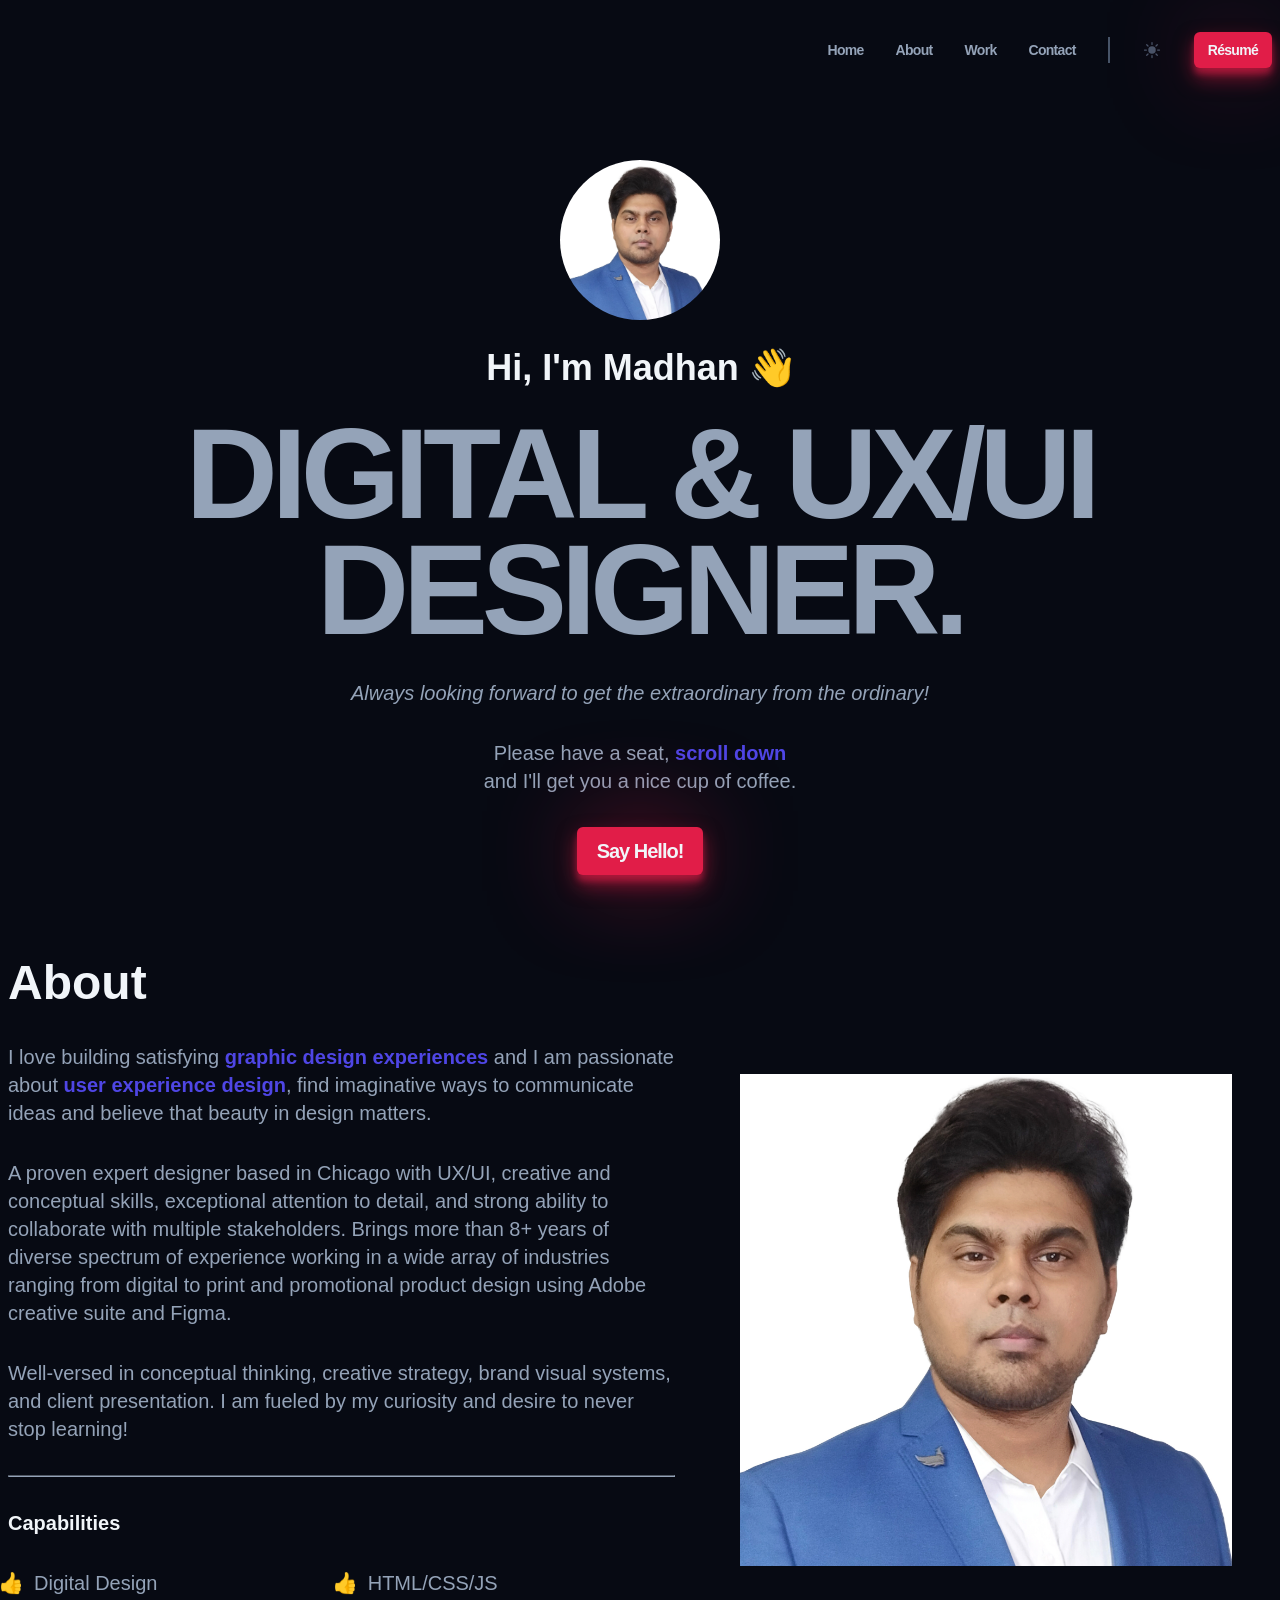
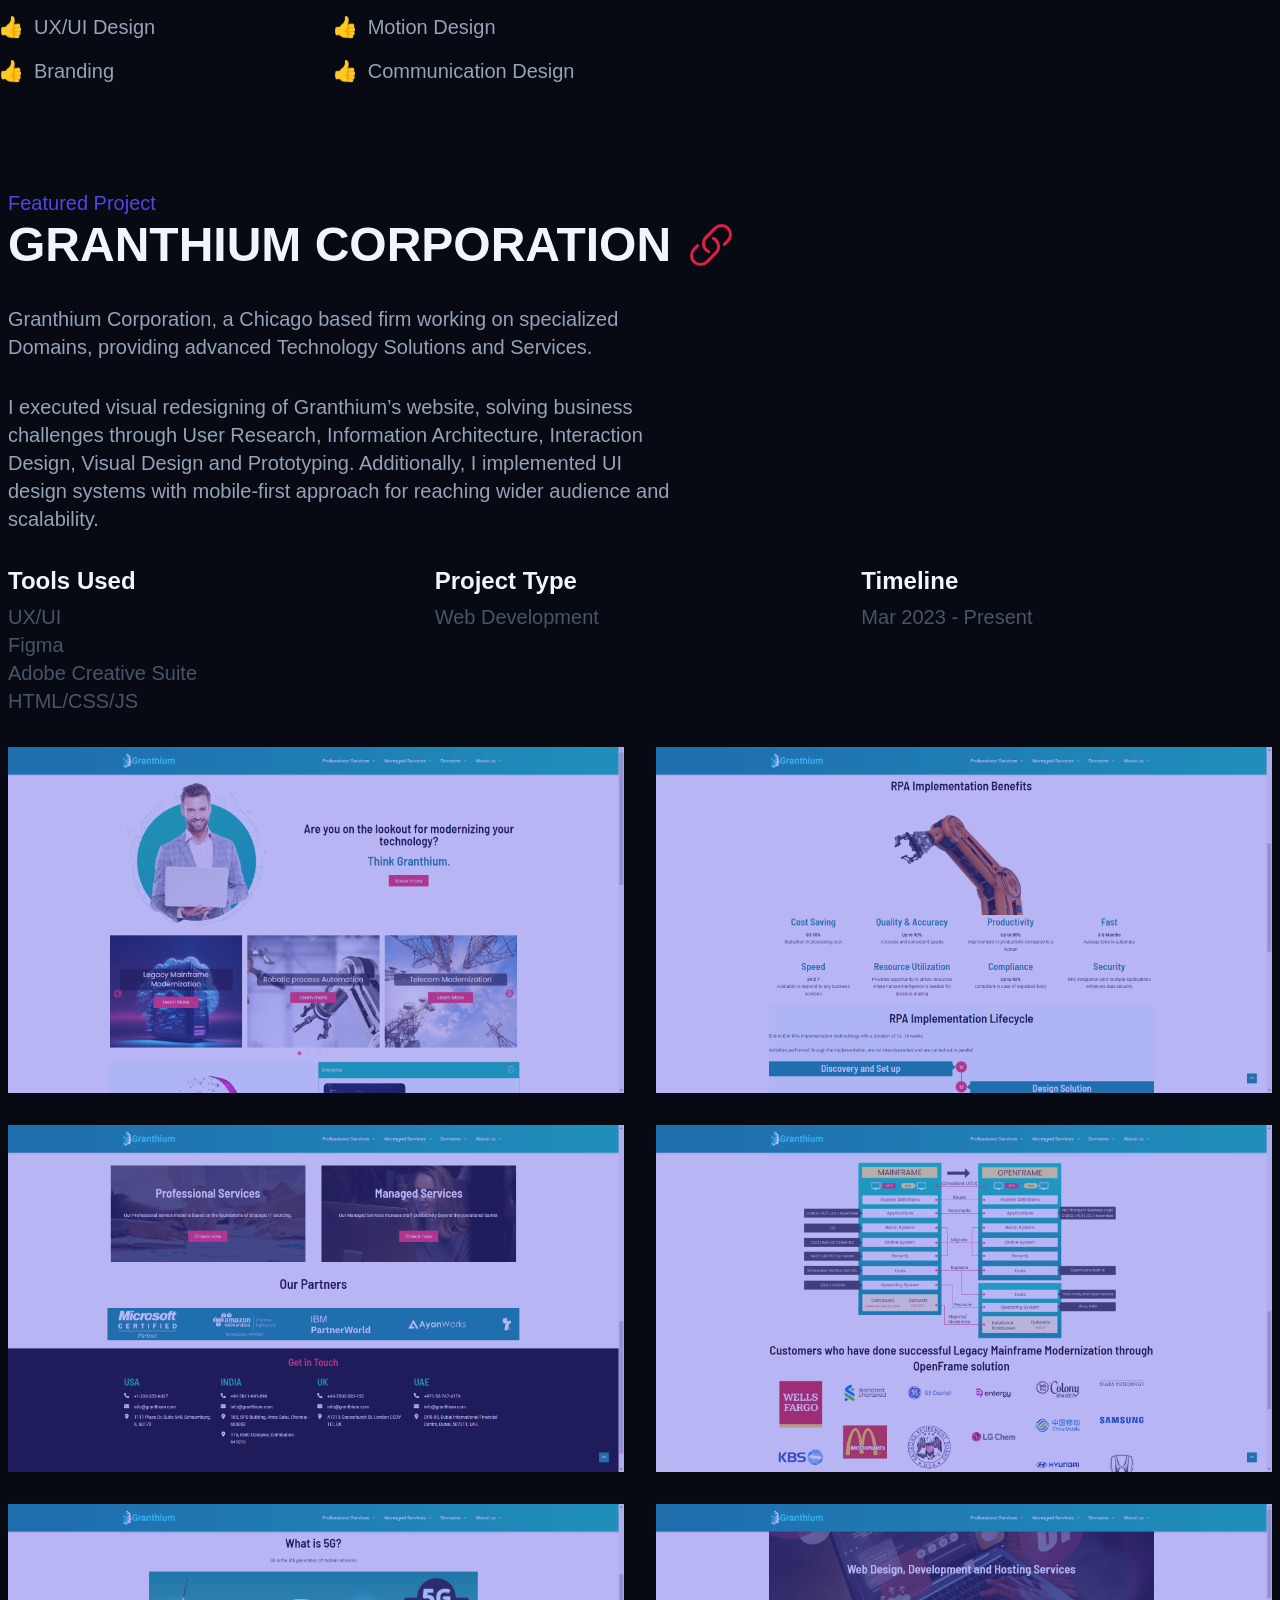
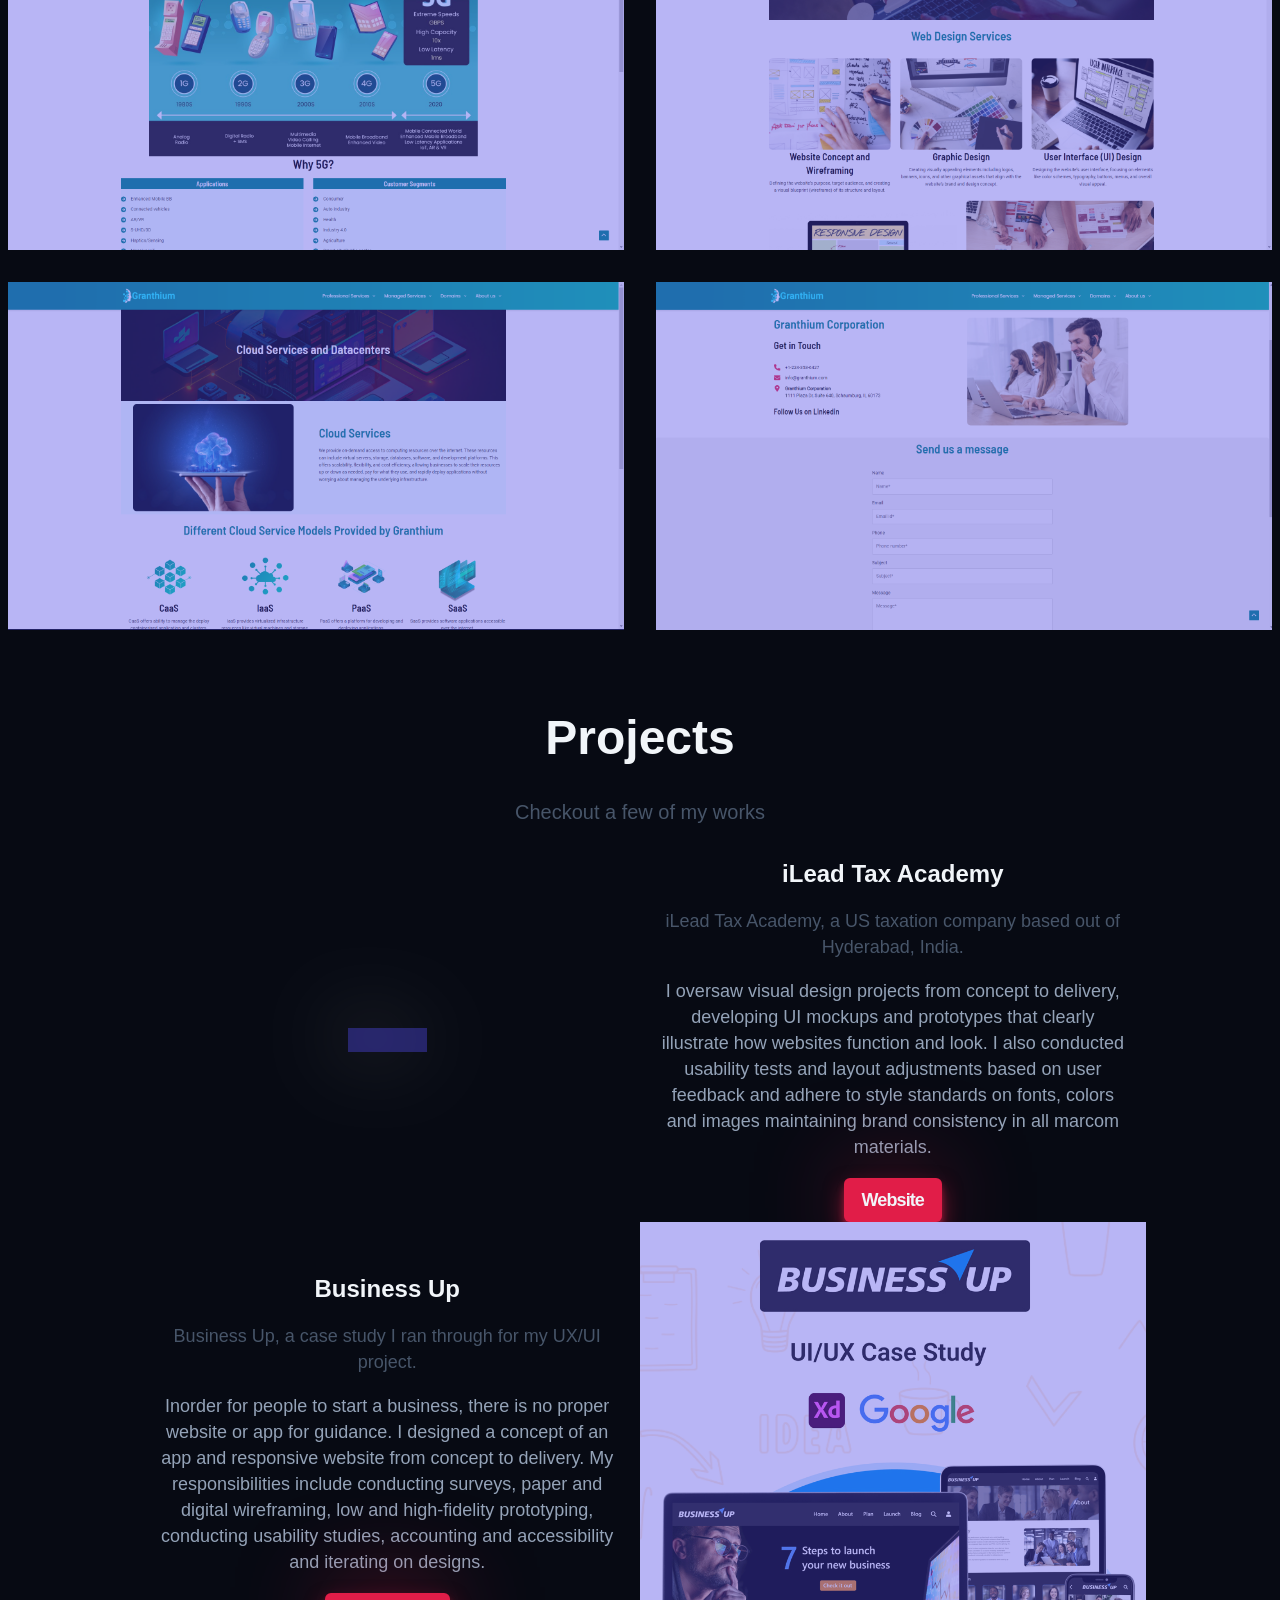
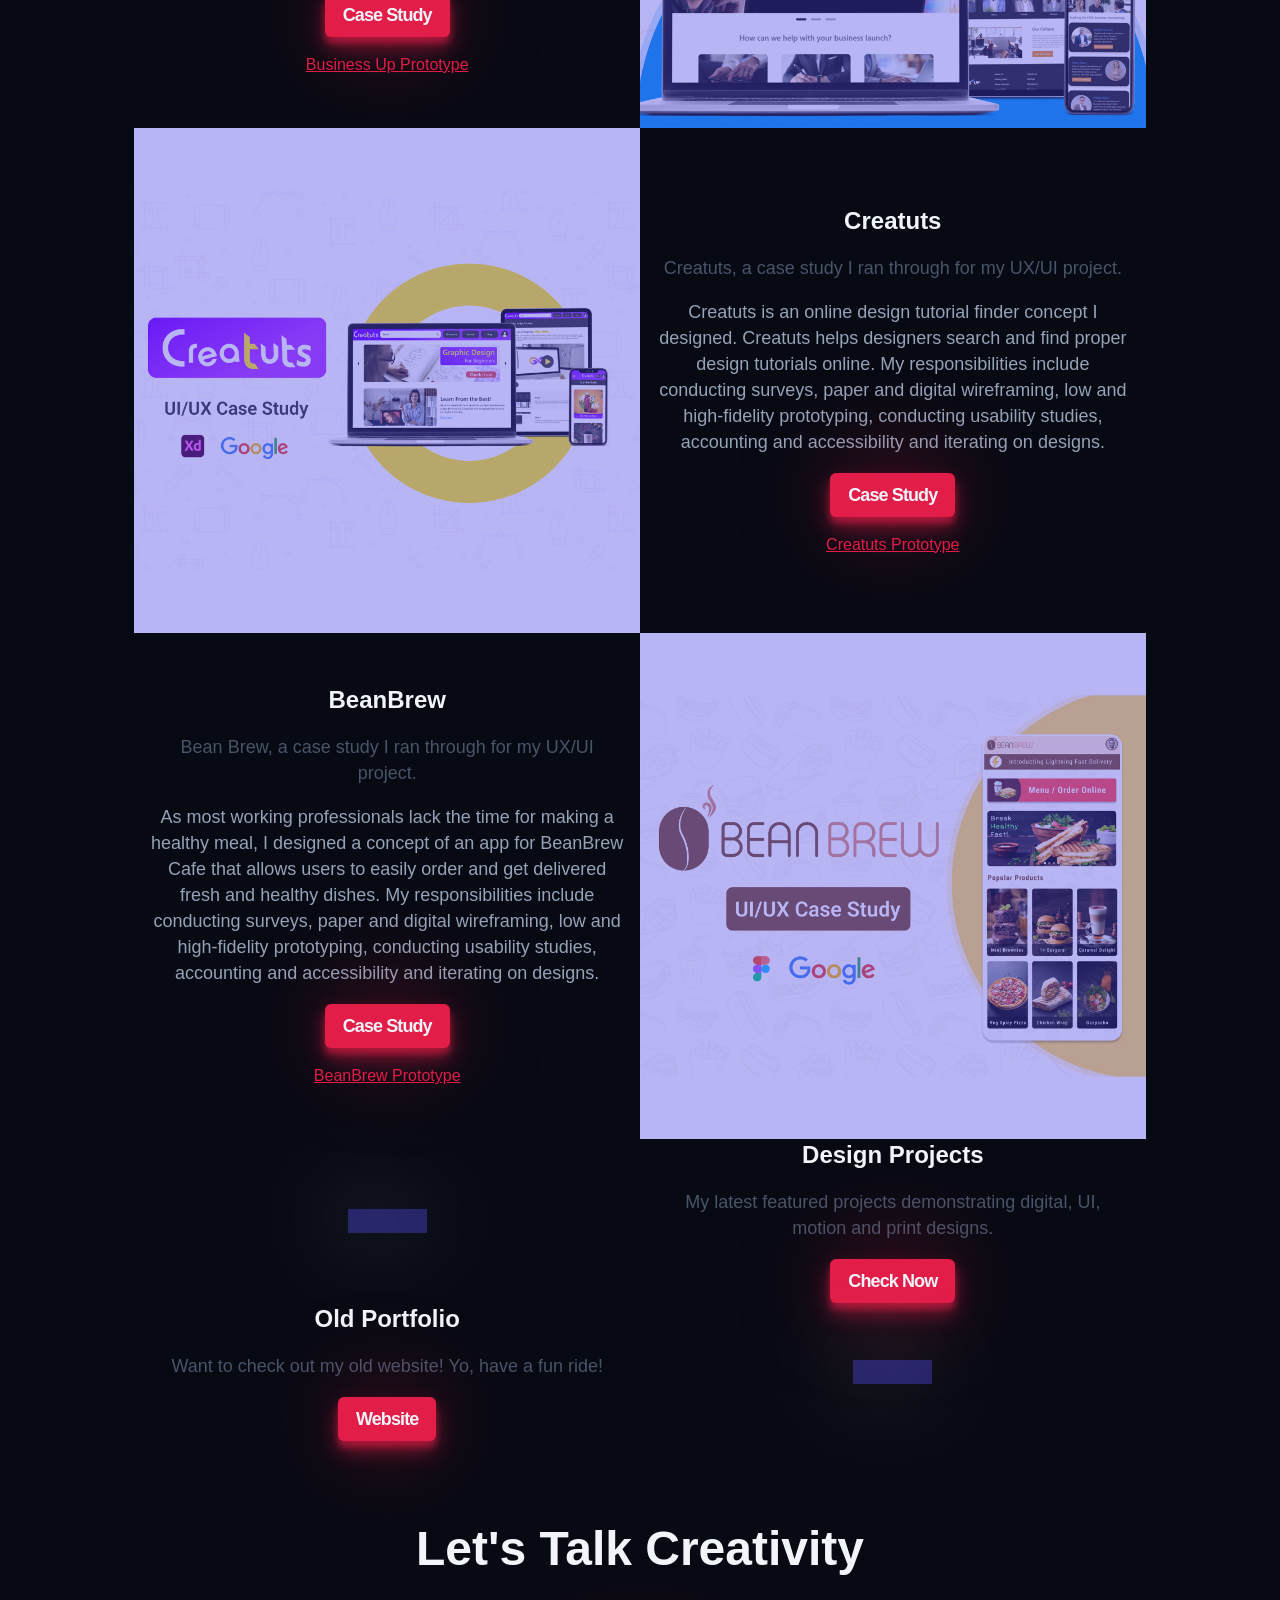
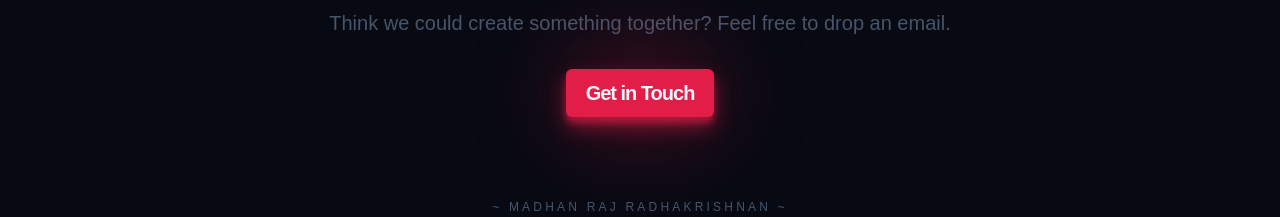
==== commit e7f85477: "Update index.html" ====
--- a/index.html
+++ b/index.html
@@ -5,6 +5,7 @@
       href="https://api.fontshare.com/v2/css?f[]=general-sans@500,600,400,700&display=swap"
       rel="stylesheet"
     />
+    <!-- Portfolio -->
     <link rel="stylesheet" href="./styles/style.css" />
     <link rel="stylesheet" href="./styles/utils.css" />
     <link rel="stylesheet" href="./styles/modern-normalize.css" />
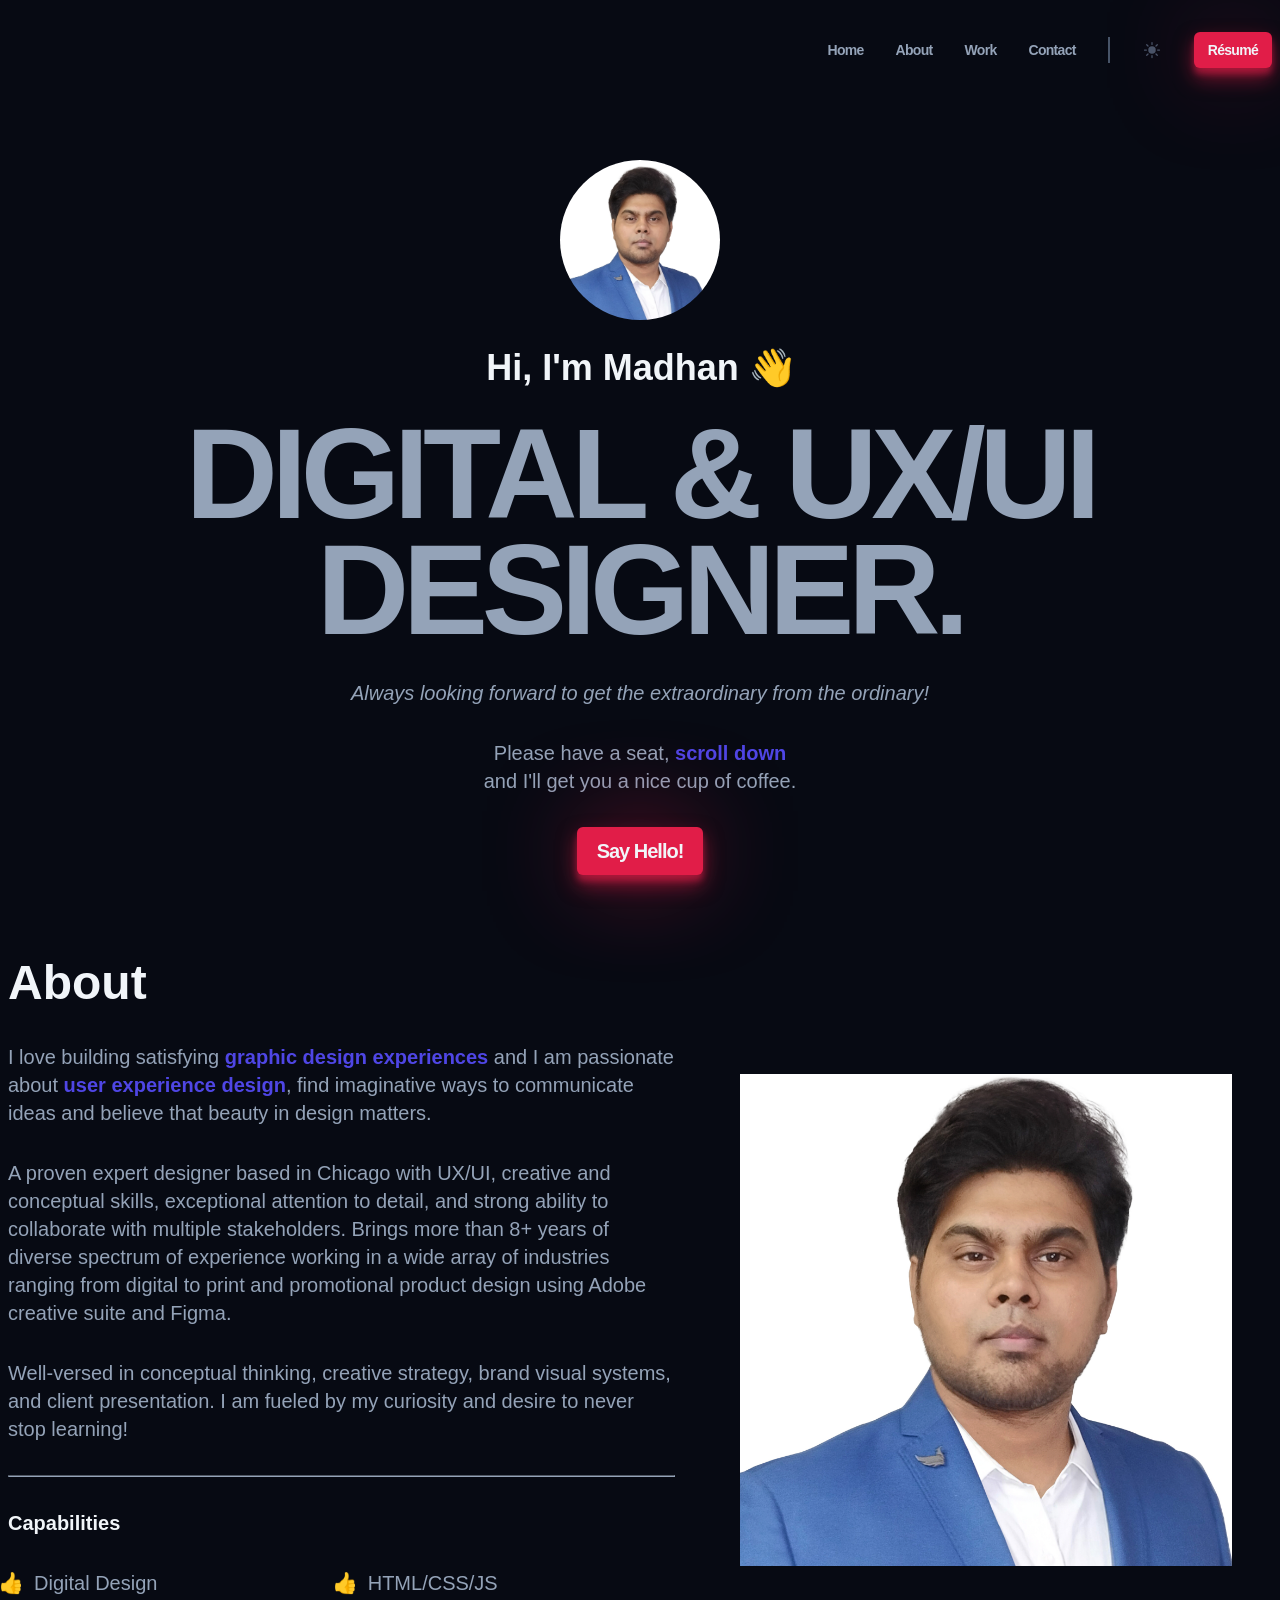
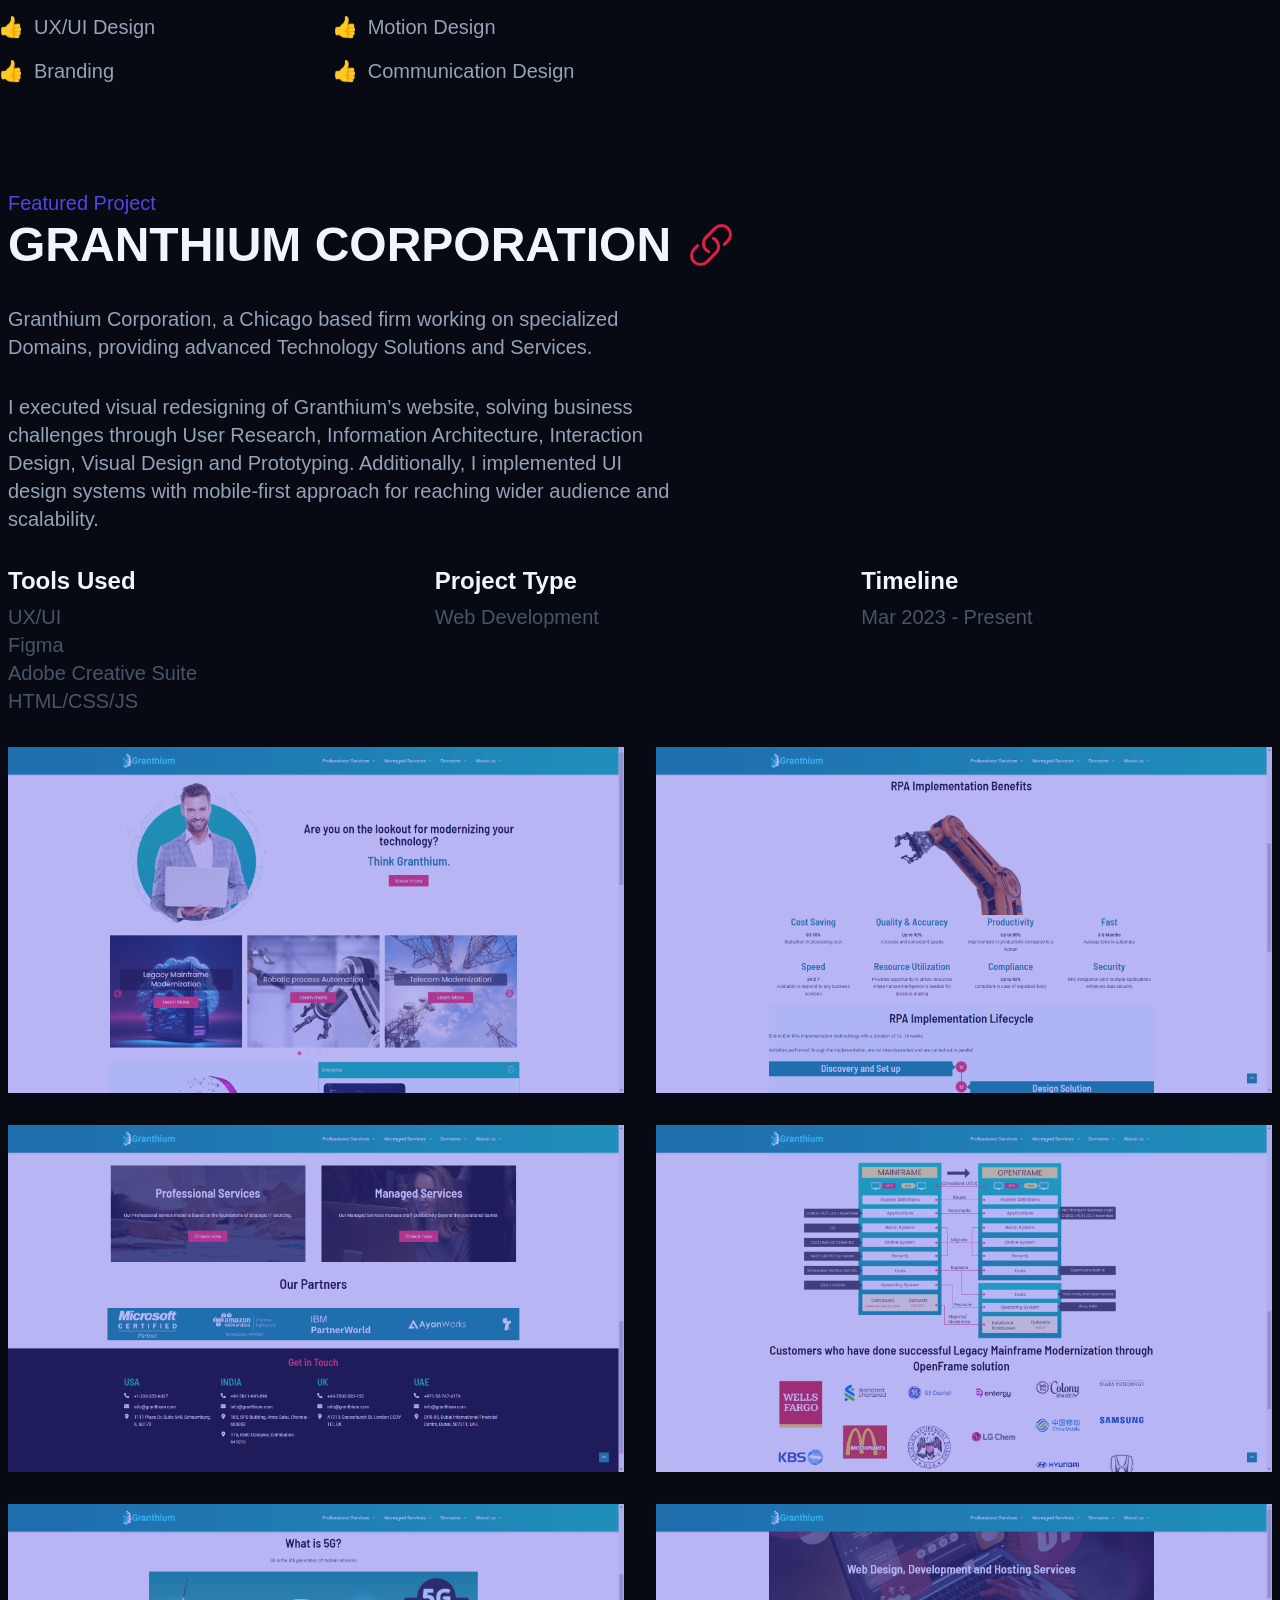
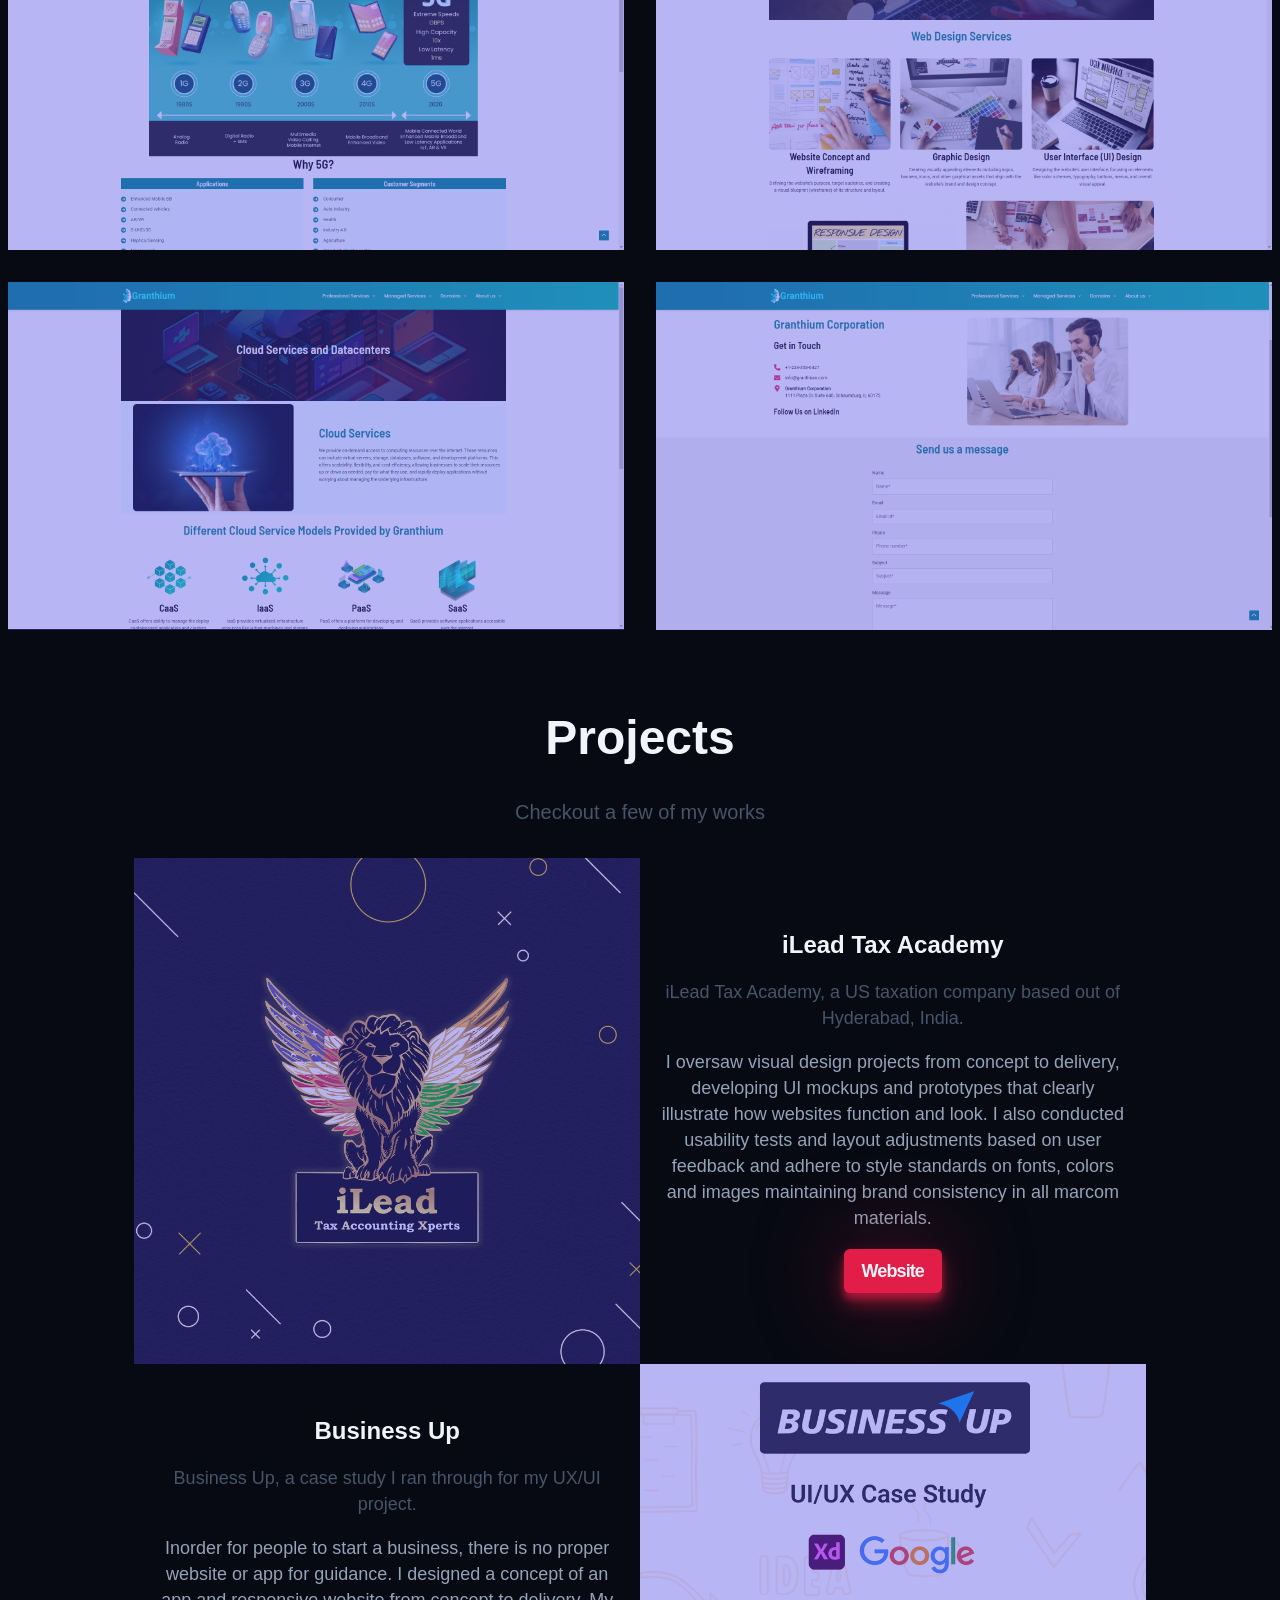
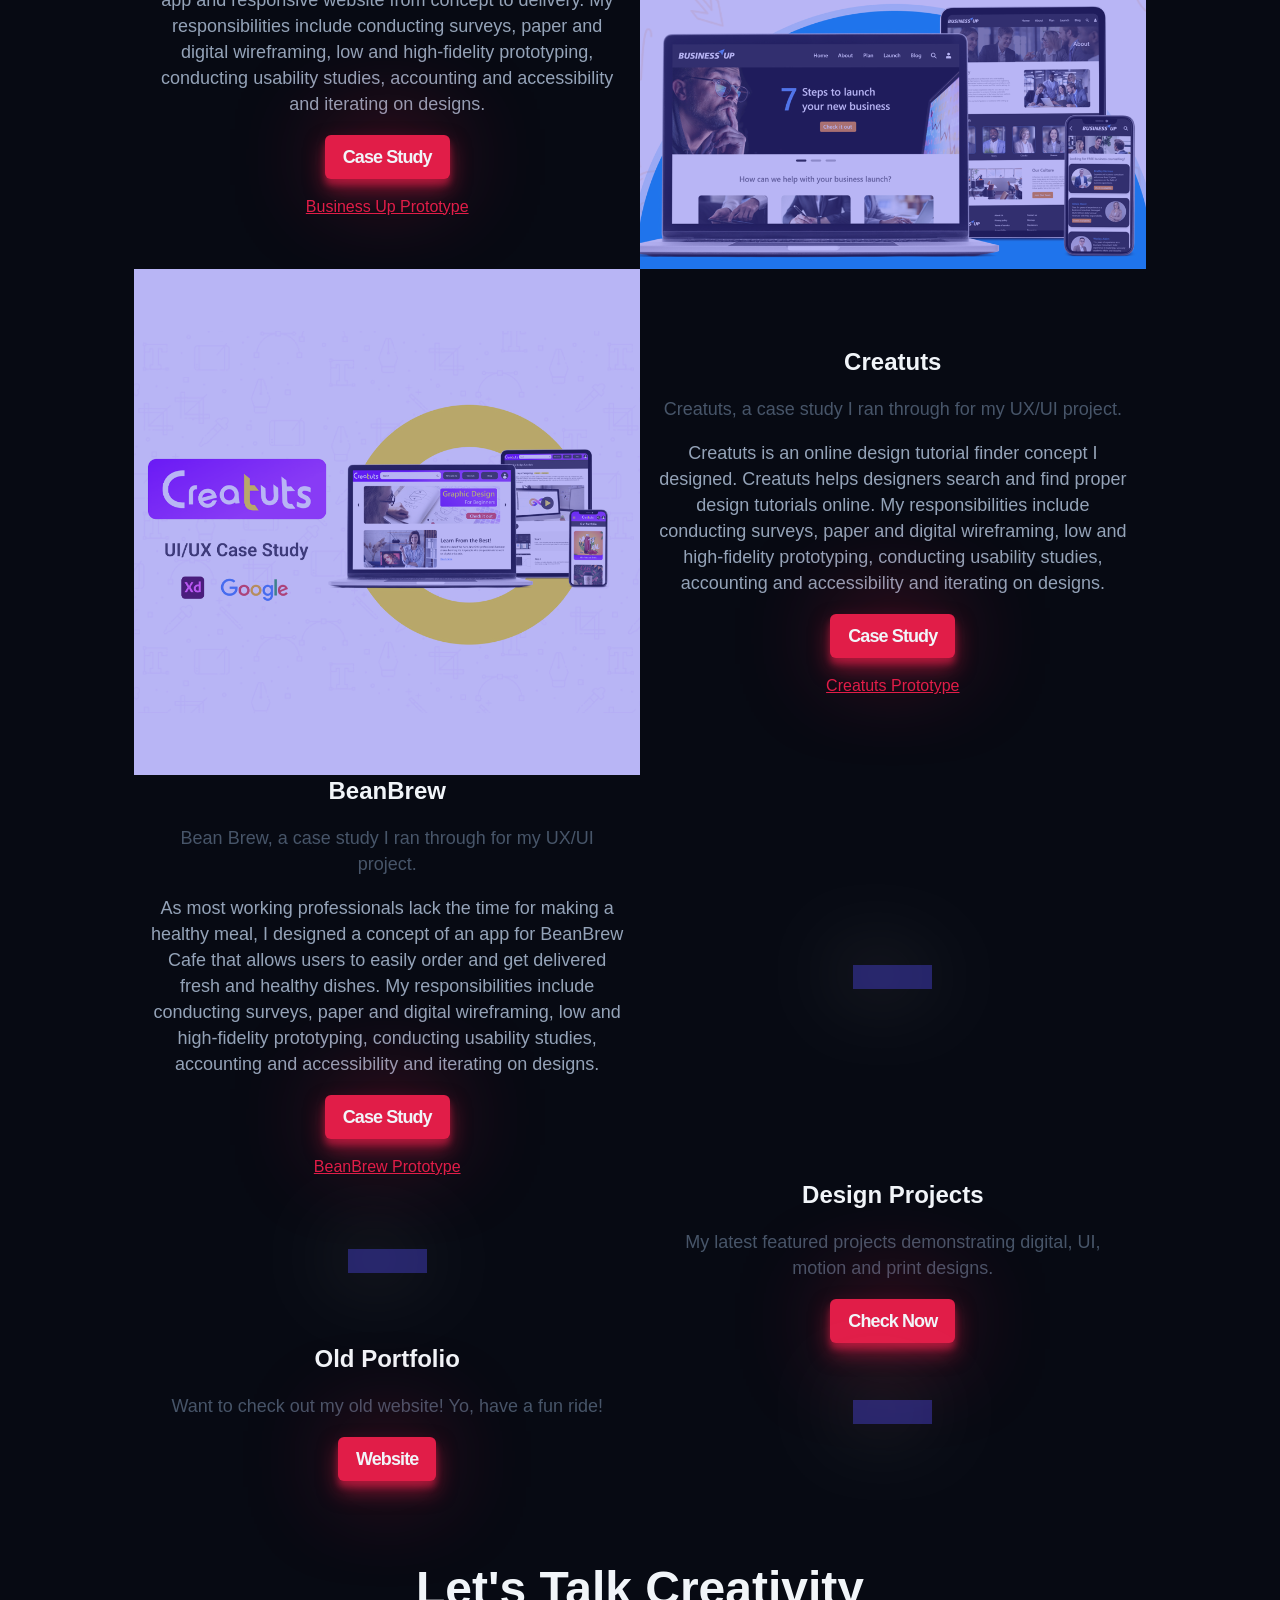
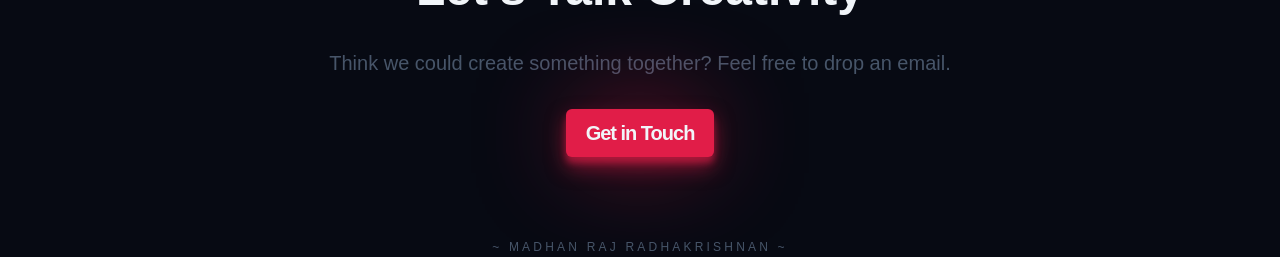
==== commit 7a4fb258: "test Update1" ====
--- a/index.html
+++ b/index.html
@@ -54,7 +54,7 @@
             </button>
           </li>
           <li>
-            <a class="header__resume btn" href="./pages/Resume.html">Résumé</a>
+            <a class="header__resume btn" href="./public/Madhan-Resume.pdf" target="_blank">Résumé</a>
           </li>
         </ul>
         <button class="header__bars">
@@ -95,7 +95,7 @@
             </button>
           </li>
           <li>
-            <a class="mobile-nav__btn btn" href="./pages/Resume.html">Résumé</a>
+            <a class="mobile-nav__btn btn" href="./public/Madhan-Resume.pdf" target="_blank">Résumé</a>
           </li>
         </ul>
       </nav>
--- a/styles/components/mobile.css
+++ b/styles/components/mobile.css
@@ -1,8 +1,9 @@
 .mobile-nav{
-    position: absolute;
+    position: fixed;
     top: 0;
     left: 0;
     z-index: 999;
+
     width: 100%;
     height: 100%;
     background-color: var(--clr-dark);
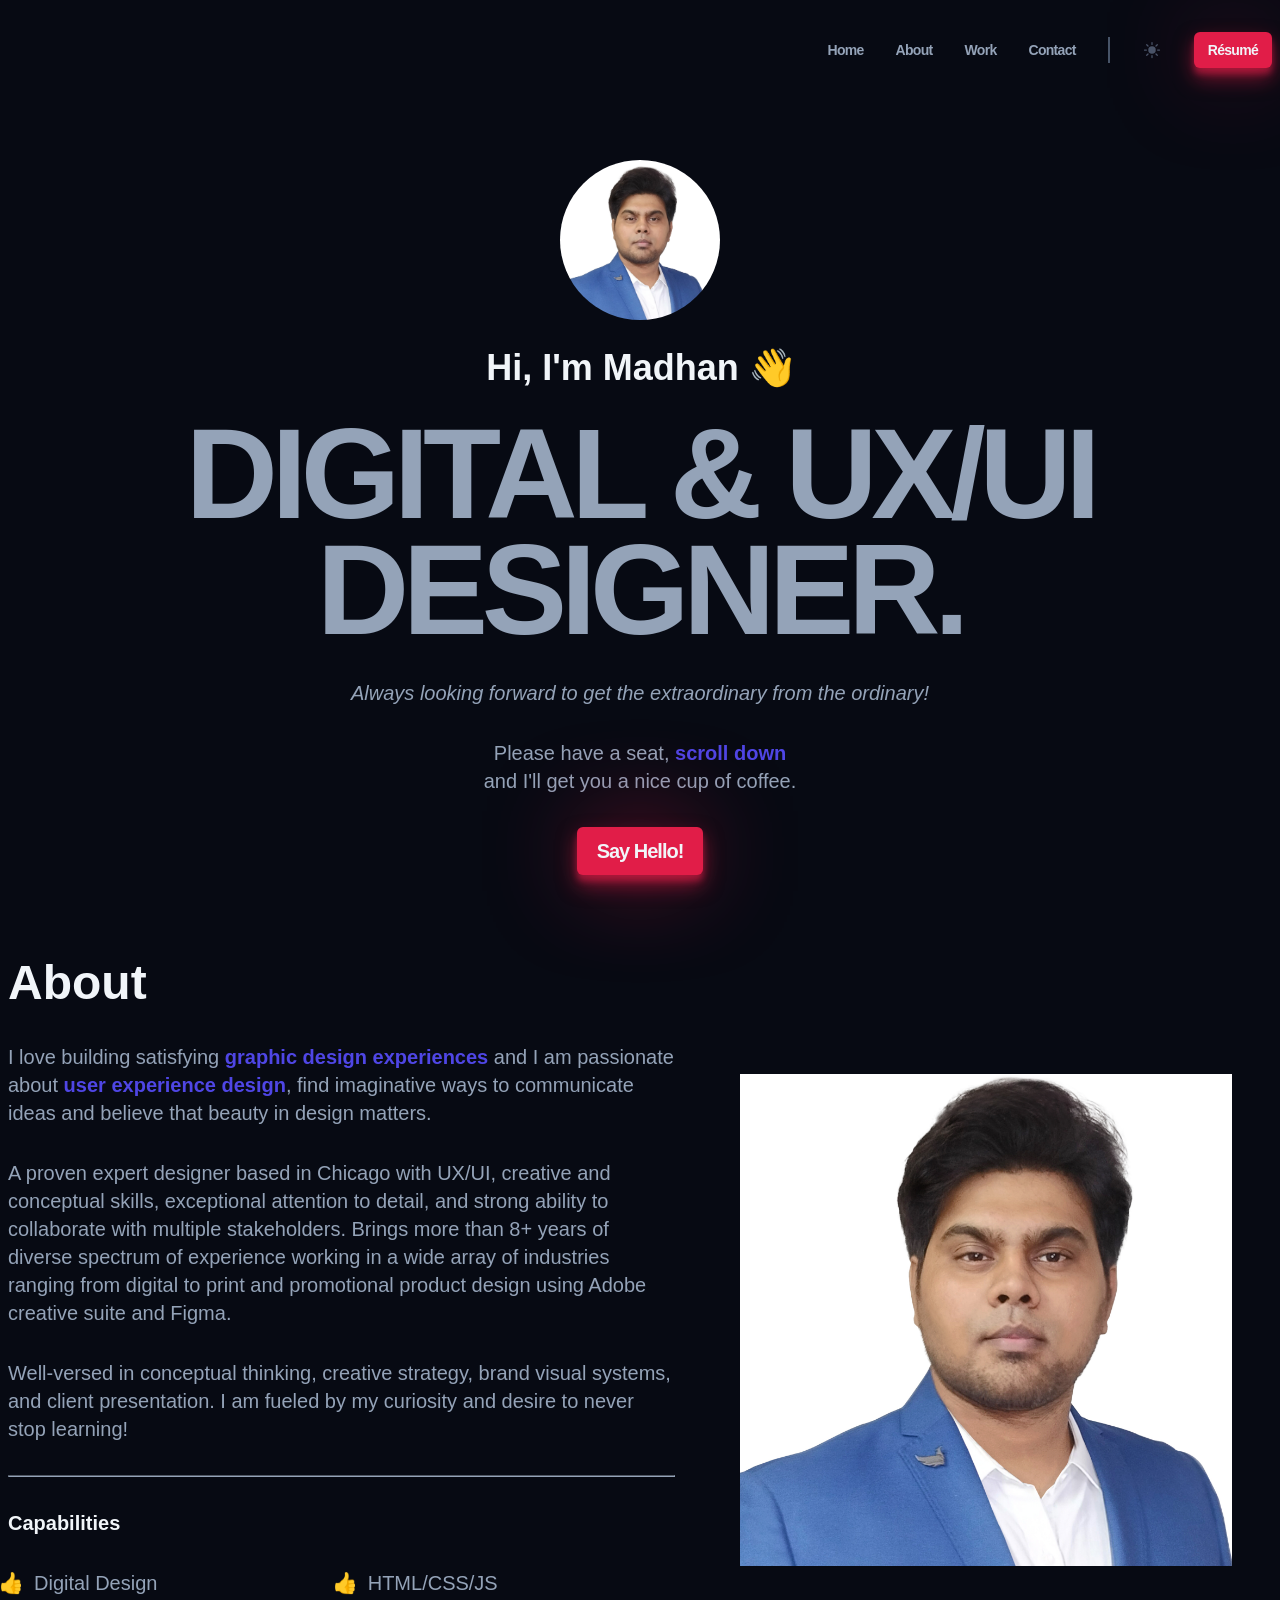
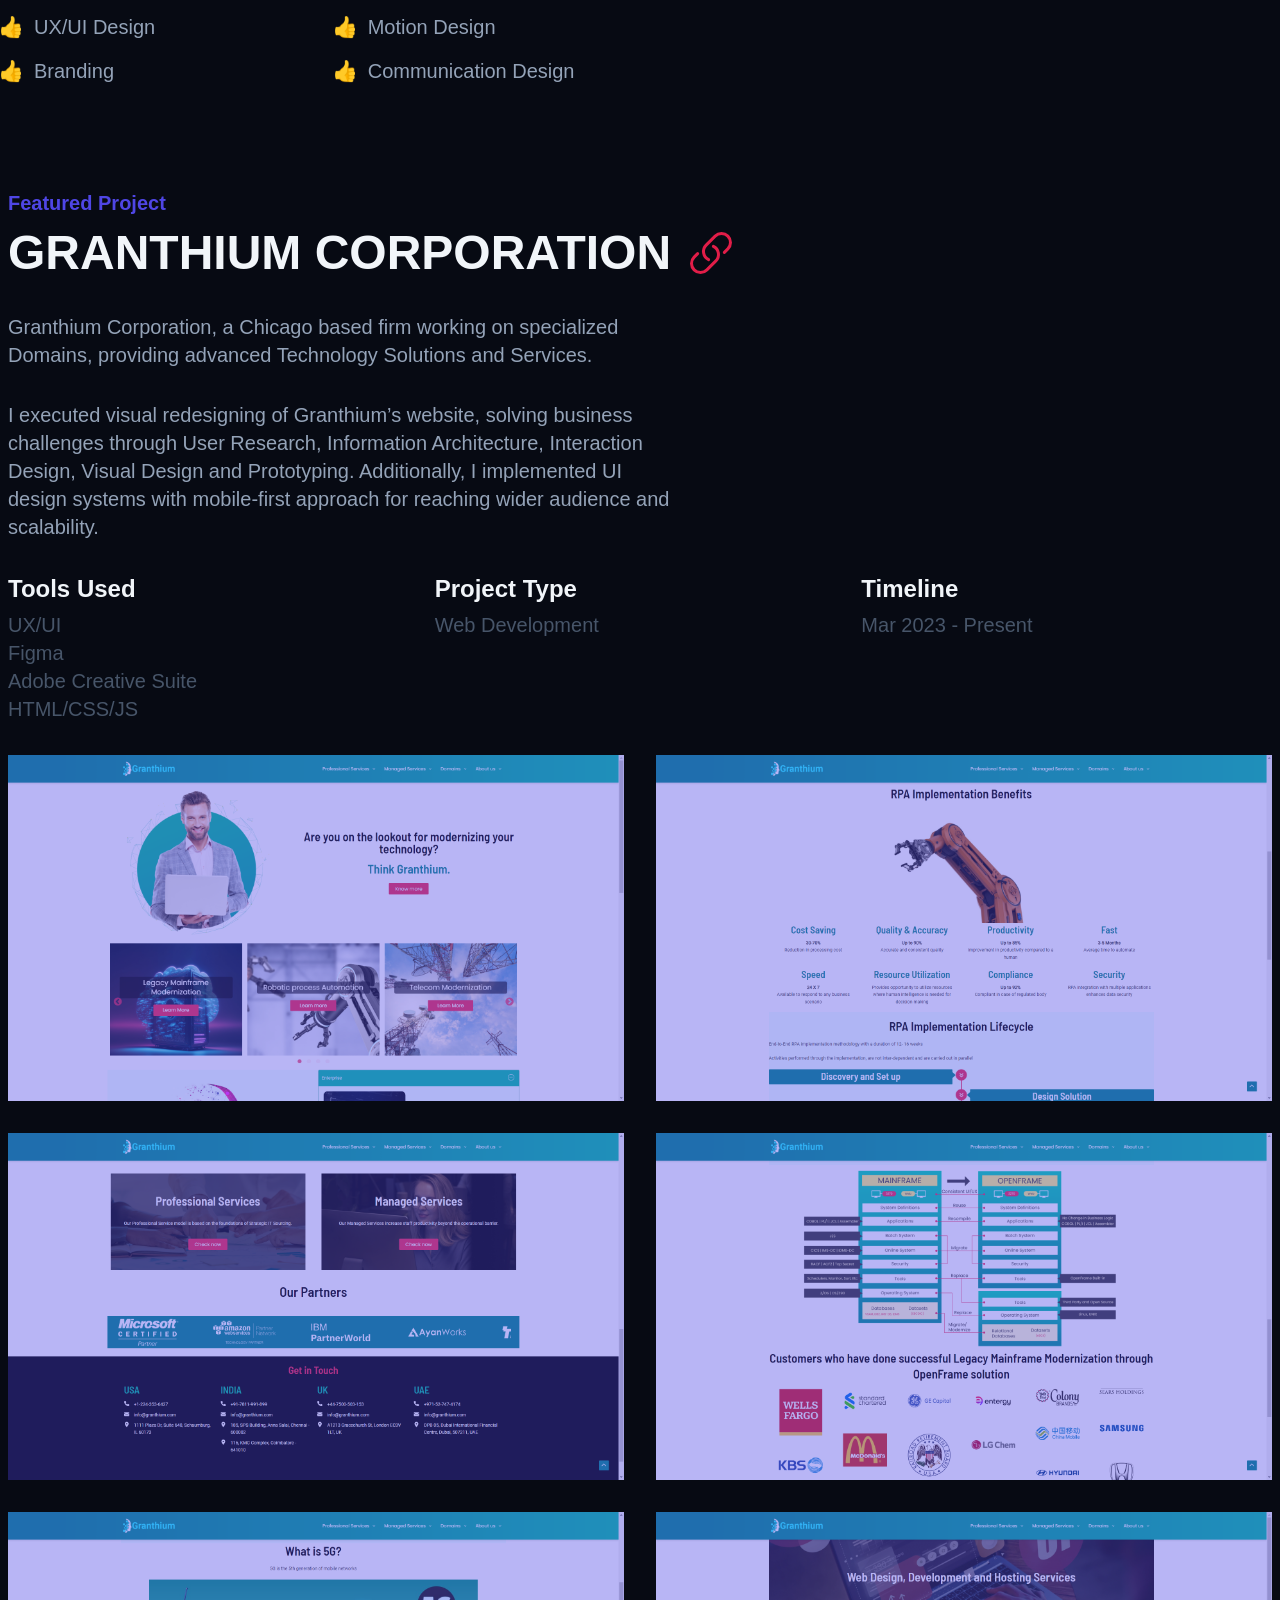
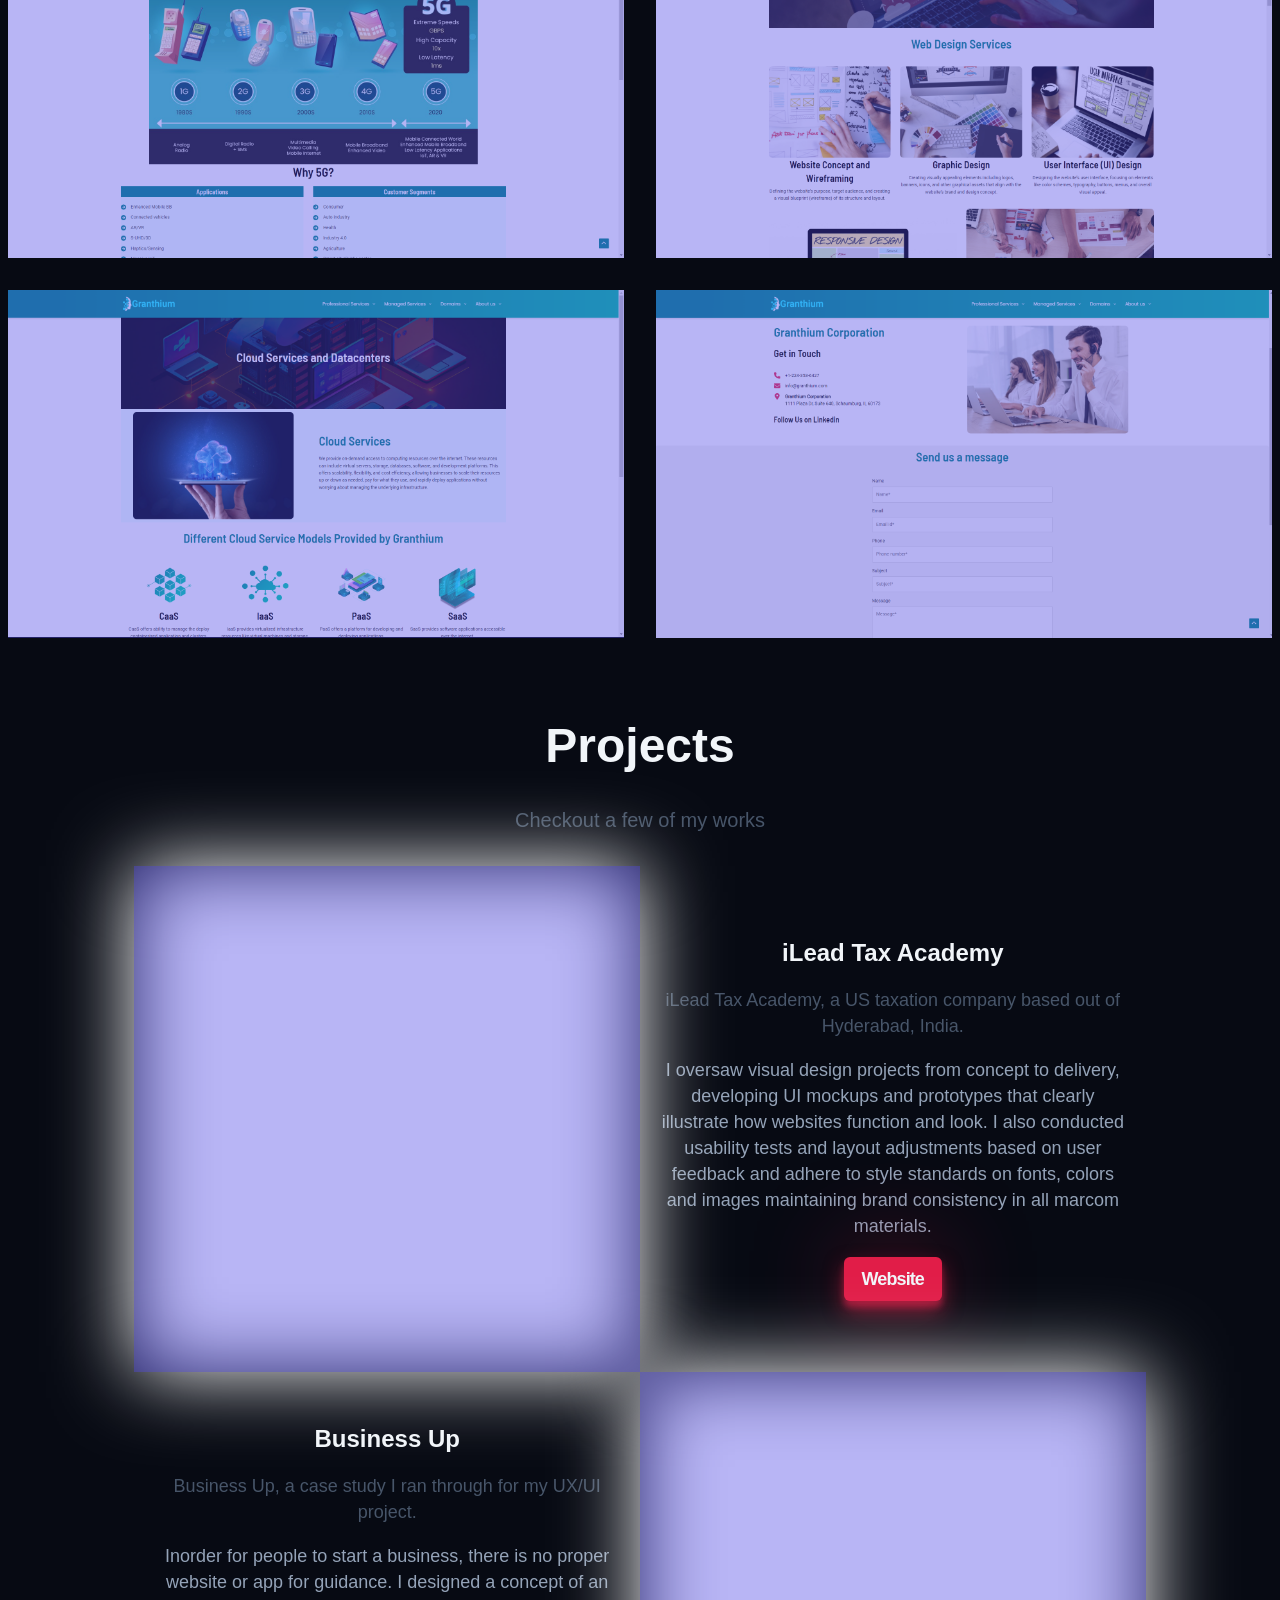
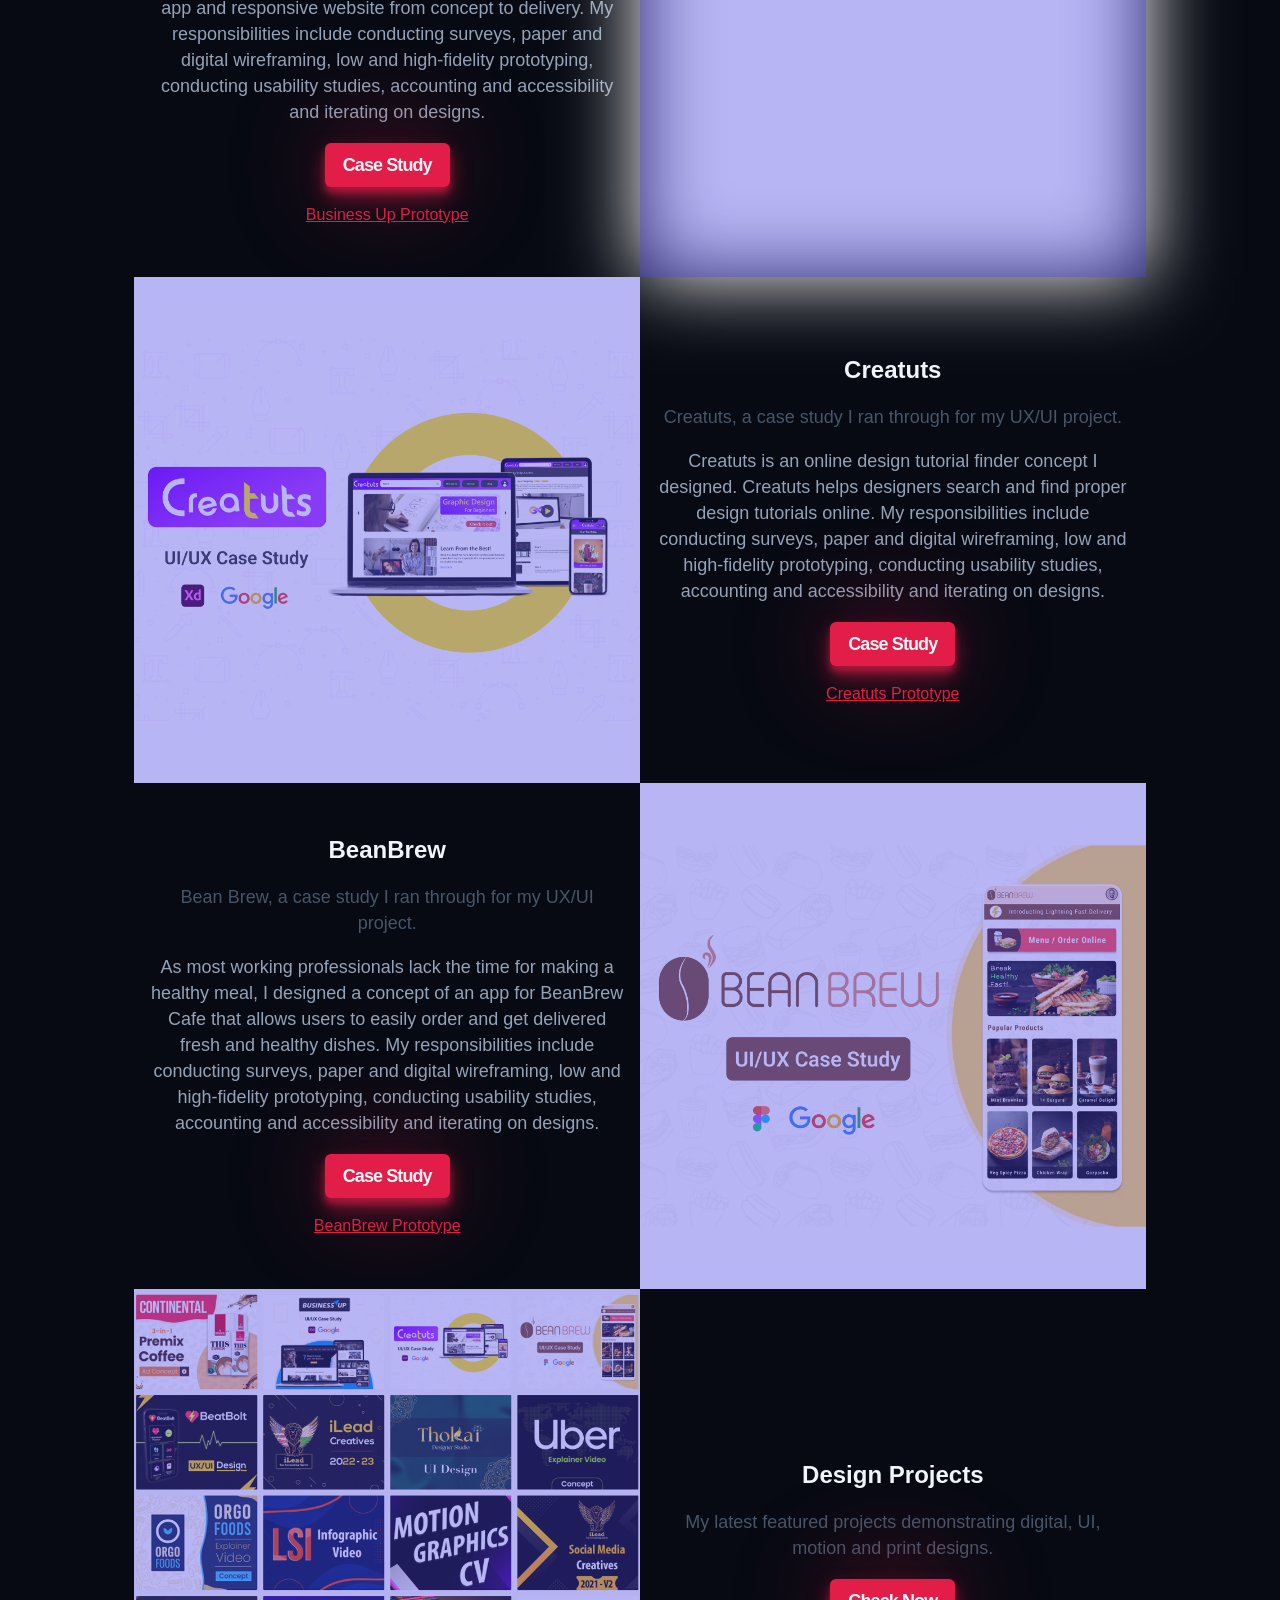
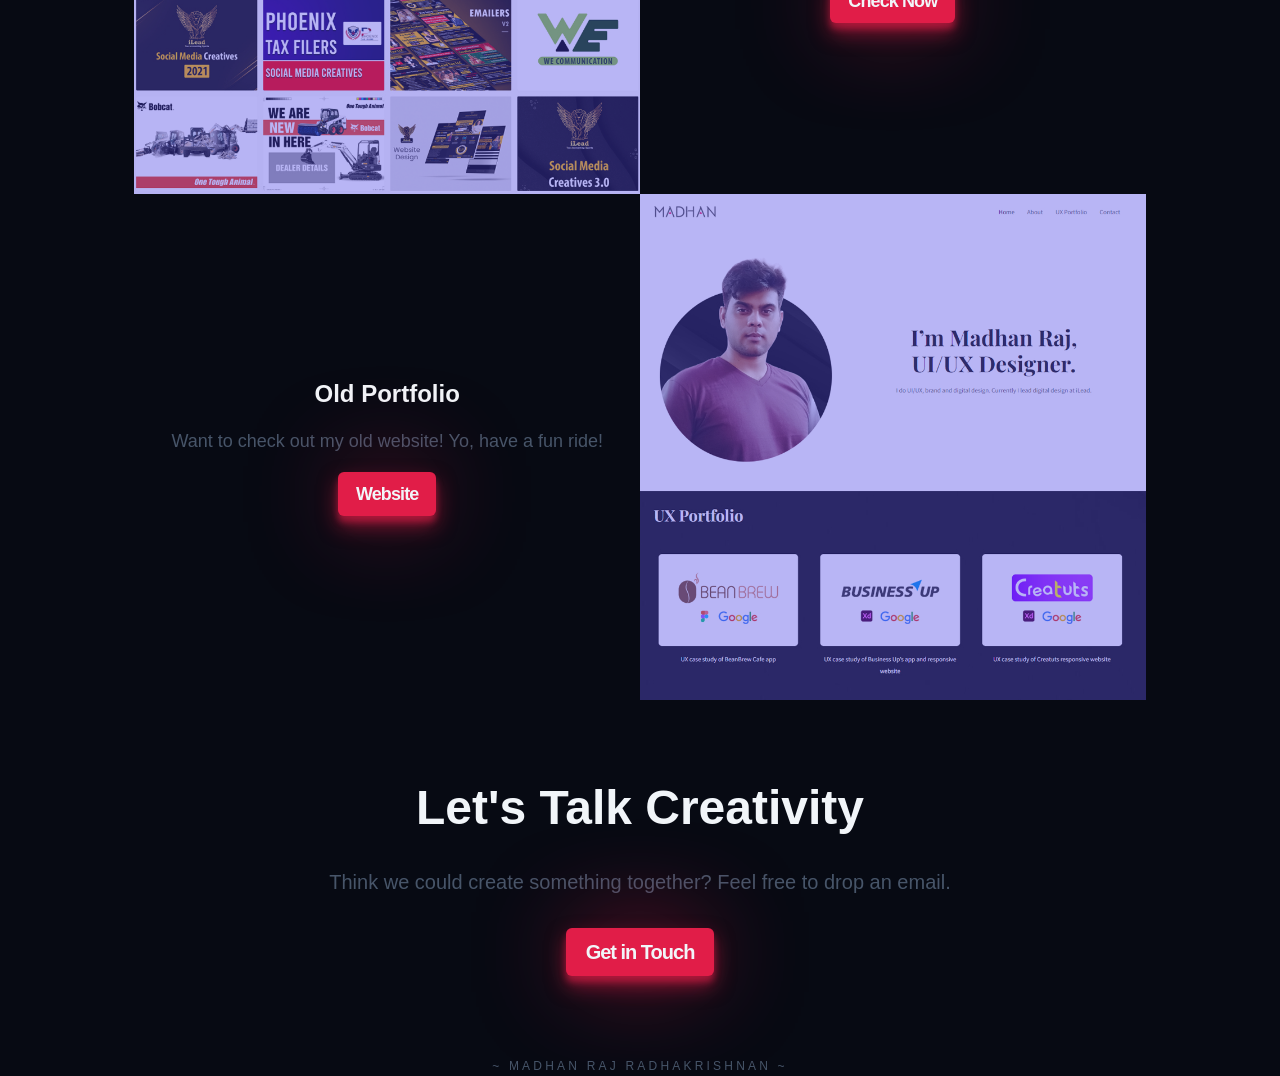
==== commit 137ba39b: "Update on styling" ====
--- a/index.html
+++ b/index.html
@@ -166,7 +166,7 @@
         <div class="about__img-wrapper">
           <img
             class="about__img lazy loading"
-            src="https://fakeimg.pl/1810"
+            src="./public/blank1810px.jpg"
             data-src="./public/Profile.jpg"
             alt="Profile Picture"
           />
@@ -176,8 +176,8 @@
         <p><br /></p>
       </div>
       <section id="featured" class="featured container section">
-        <h3 class="featured__subtitle">Featured Project</h3>
-        <div class="featured__wrapper">
+        <h3 class="featured__subtitle"><strong>Featured Project</strong></h3>
+                <div class="featured__wrapper">
           <h2 class="featured__title">Granthium Corporation</h2>
           <a
             class="featured__link"
@@ -233,7 +233,7 @@
             <img
               class="lazy loading"
               data-src="./public/Granthium 1.PNG"
-              src="https://fakeimg.pl/1920x1080"
+              src="./public/blank1920px.jpg"
               alt="Granthium_page_1"
             />
           </div>
@@ -241,7 +241,7 @@
             <img
               class="lazy loading"
               data-src="./public/Granthium 2.PNG"
-              src="https://fakeimg.pl/1920x1080"
+              src="./public/blank1920px.jpg"
               alt="Granthium_page_2"
             />
           </div>
@@ -249,7 +249,7 @@
             <img
               class="lazy loading"
               data-src="./public/Granthium 3.PNG"
-              src="https://fakeimg.pl/1920x1080"
+              src="./public/blank1920px.jpg"
               alt="Granthium_page_3"
             />
           </div>
@@ -257,7 +257,7 @@
             <img
               class="lazy loading"
               data-src="./public/Granthium 4.PNG"
-              src="https://fakeimg.pl/1920x1080"
+              src="./public/blank1920px.jpg"
               alt="Granthium_page_4"
             />
           </div>
@@ -265,7 +265,7 @@
             <img
               class="lazy loading"
               data-src="./public/Granthium 5.PNG"
-              src="https://fakeimg.pl/1920x1080"
+              src="./public/blank1920px.jpg"
               alt="Granthium_page_5"
             />
           </div>
@@ -273,7 +273,7 @@
             <img
               class="lazy loading"
               data-src="./public/Granthium 6.PNG"
-              src="https://fakeimg.pl/1920x1080"
+              src="./public/blank1920px.jpg"
               alt="Granthium_page_6"
             />
           </div>
@@ -281,7 +281,7 @@
             <img
               class="lazy loading"
               data-src="./public/Granthium 7.PNG"
-              src="https://fakeimg.pl/1920x1080"
+              src="./public/blank1920px.jpg"
               alt="Granthium_page_7"
             />
           </div>
@@ -289,7 +289,7 @@
             <img
               class="lazy loading"
               data-src="./public/Granthium 8.PNG"
-              src="https://fakeimg.pl/1920x1080"
+              src="./public/blank1920px.jpg"
               alt="Granthium_page_8"
             />
           </div>
@@ -305,7 +305,7 @@
             <img
               class="lazy loading"
               data-src="./public/iLeadCover.jpg"
-              src="https://fakeimg.pl/900"
+              src="./public/blank900px.jpg"
               alt="Project 1"
             />
           </div>
@@ -336,7 +336,7 @@
             <img
               class="lazy loading"
               data-src="./public/BusinessUpCover.jpg"
-              src="https://fakeimg.pl/900"
+              src="./public/blank900px.jpg"
               alt="Project 2"
             />
           </div>
@@ -373,7 +373,7 @@
             <img
               class="lazy loading"
               data-src="./public/CreatutsCover.jpg"
-              src="https://fakeimg.pl/900"
+              src="./public/blank900px.jpg"
               alt="Project 3"
             />
           </div>
@@ -410,7 +410,7 @@
             <img
               class="lazy loading"
               data-src="./public/BeanbrewCover.jpg"
-              src="https://fakeimg.pl/900"
+              src="./public/blank900px.jpg"
               alt="Project 4"
             />
           </div>
@@ -449,7 +449,7 @@
             <img
               class="lazy loading"
               data-src="./public/BehanceCover.jpg"
-              src="https://fakeimg.pl/900"
+              src="./public/blank900px.jpg"
               alt="Project 5"
             />
           </div>
@@ -473,7 +473,7 @@
             <img
               class="lazy loading"
               data-src="./public/OldSiteCover.jpg"
-              src="https://fakeimg.pl/900"
+              src="./public/blank900px.jpg"
               alt="Project 6"
             />
           </div>
--- a/styles/components/featured.css
+++ b/styles/components/featured.css
@@ -12,6 +12,7 @@
     display: flex;
     align-items: center;
     gap: 1rem;
+    margin-top: 0.5em;
 }
 .featured__link{
    
